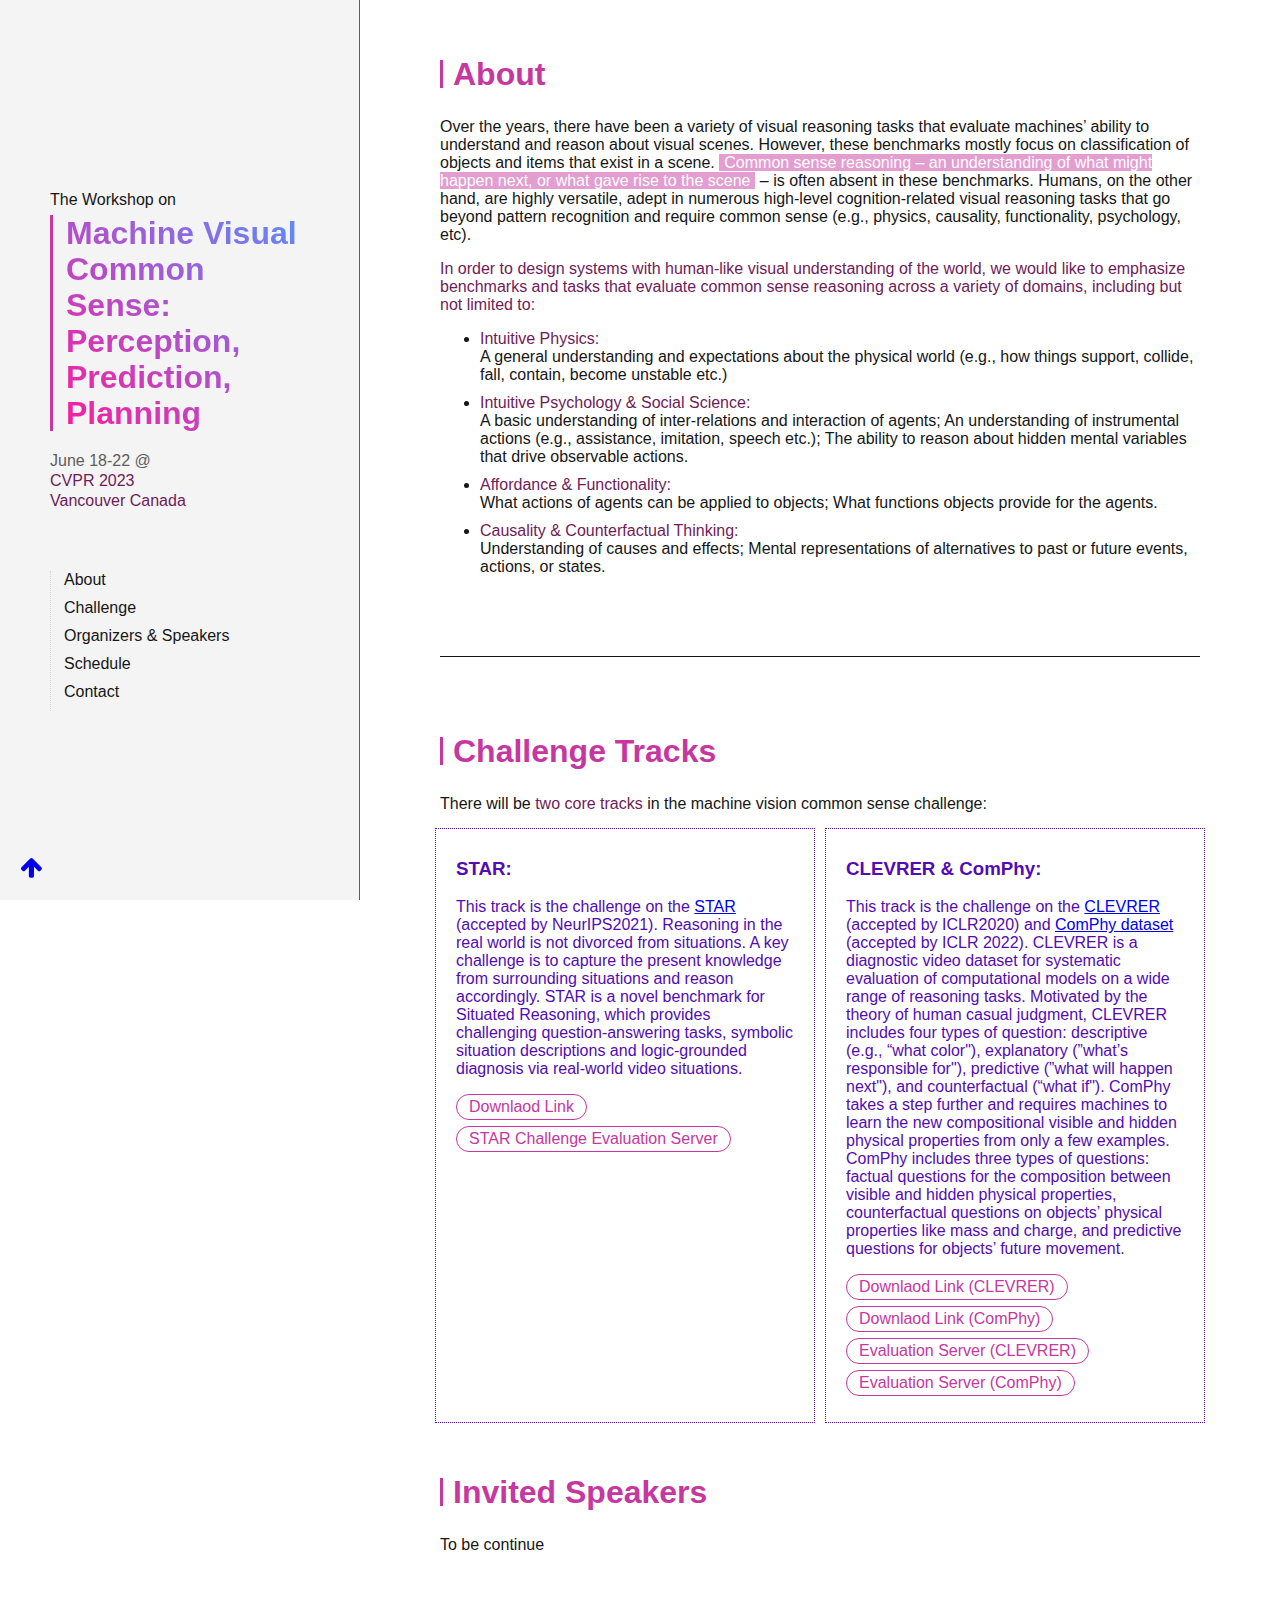
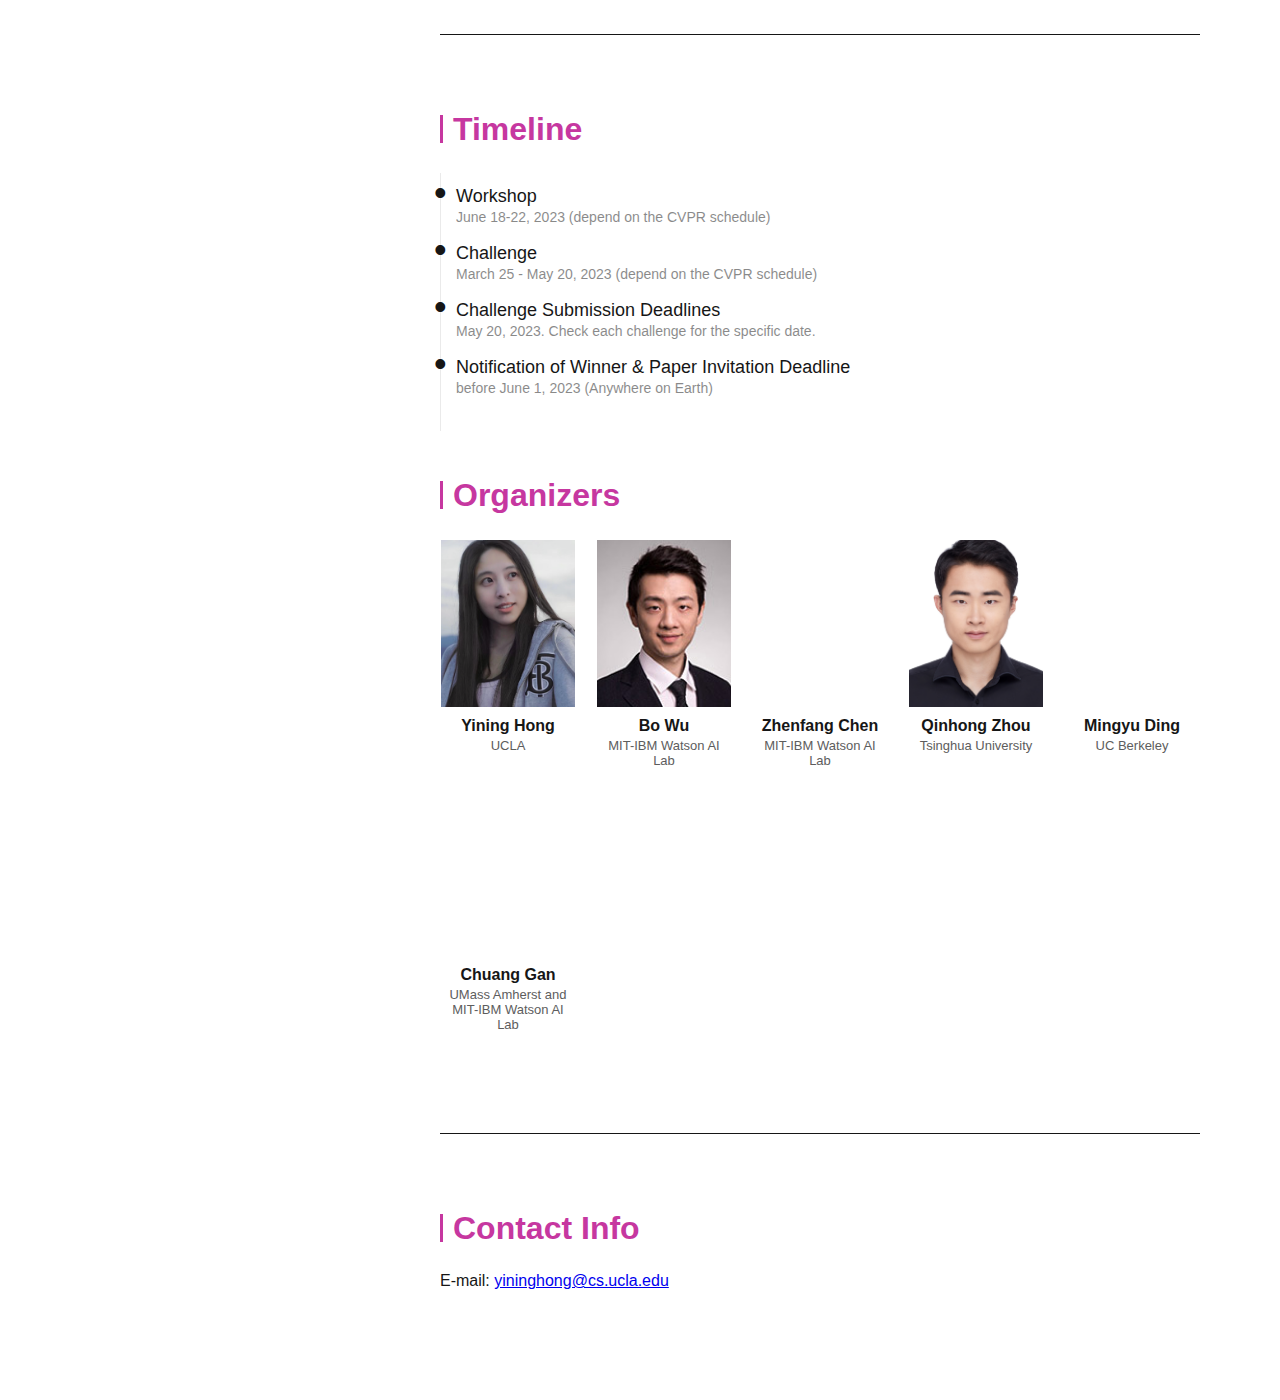
==== index.html @ 132a109a "Update index.html" ====
<!DOCTYPE html PUBLIC "-//W3C//DTD XHTML 1.0 Strict//EN" "http://www.w3.org/TR/xhtml1/DTD/xhtml1-strict.dtd">
<html lang="en">

<head>
    <meta charset="utf-8">
    <meta name="viewport" content="width=device-width, initial-scale=1, shrink-to-fit=no">
    <meta property='og:title' content='CVPR2023 MVCS Workshop. Machine Visual Common Sense: Perception, Prediction, Planning' />
    <meta property='og:url' content='https://csail.mit.edu/mvcs' />
    <meta property="og:type" content="website" />

    <title>CVPR2023 MVCS</title>

    <!-- link to CSS -->
    <link rel="stylesheet" href="./css/style.css">
    <link rel="stylesheet" href="./css/ibm-plex.min.css">

    <!-- jQuery CSS/Js -->
    <script src="https://code.jquery.com/jquery-3.5.1.slim.min.js" integrity="sha384-DfXdz2htPH0lsSSs5nCTpuj/zy4C+OGpamoFVy38MVBnE+IbbVYUew+OrCXaRkfj" crossorigin="anonymous"></script>
    <script src="https://cdn.jsdelivr.net/npm/popper.js@1.16.0/dist/umd/popper.min.js" integrity="sha384-Q6E9RHvbIyZFJoft+2mJbHaEWldlvI9IOYy5n3zV9zzTtmI3UksdQRVvoxMfooAo" crossorigin="anonymous"></script>
    <script src="https://stackpath.bootstrapcdn.com/bootstrap/4.5.0/js/bootstrap.min.js" integrity="sha384-OgVRvuATP1z7JjHLkuOU7Xw704+h835Lr+6QL9UvYjZE3Ipu6Tp75j7Bh/kR0JKI" crossorigin="anonymous"></script>
    <!-- Fontawesome for Icons -->
    <link rel="stylesheet" href="https://cdnjs.cloudflare.com/ajax/libs/font-awesome/4.7.0/css/font-awesome.min.css">

</head>

<body>
    <div id="header">
        <p>The Workshop on</p>
        <h1 class="gradient" style="font-weight: 600;">Machine Visual Common Sense: Perception, Prediction, Planning</h1>
        <p style="color: #5d5d5d; margin-bottom: 30px;">June 18-22 @<br><b>CVPR 2023<br>Vancouver Canada</b></p>
        <div id="menu">
            <ul>
                <!--
                <li><a href="https://go-live-il.zoom.us/j/86466508027?pwd=N042ajNJM3NNSWlPeE1ISDJnaTRCUT09#success">Zoom Link</a></li>
                -->
                <li><a href="./#introduction">About</a></li>
                <li><a href="./#challenges">Challenge</a></li>
                <li><a href="./#speakers">Organizers & Speakers</a></li>
                <li><a href="./schedule.html" accesskey="2">Schedule</a></li>
                <li><a href="./#contact">Contact</a></li>
            </ul>
        </div>
        <a class="up" href="#top"><i class="fa fa-arrow-up"></i></a>
    </div>

    <div id="content">
        <div id="top"></div>

        <h1 id="introduction">About</h1>
        <p>
            Over the years, there have been a variety of visual reasoning tasks that evaluate machines’ ability to understand and reason about visual scenes. However, these benchmarks mostly focus on classification of objects and items that exist in a scene. <span style="background: #e39dd0; color: #fff; padding: 0 5px;">Common sense reasoning – an understanding of what might happen next, or what gave rise to the scene</span> – is often absent in these benchmarks. Humans, on the other hand, are highly versatile, adept in numerous high-level cognition-related visual reasoning tasks that go beyond pattern recognition and require common sense (e.g., physics, causality, functionality, psychology, etc).
        </p>
        <p>
            <b>In order to design systems with human-like visual understanding of the world, we would like to emphasize benchmarks and tasks that evaluate common sense reasoning across a variety of domains, including but not limited to:</b>
        </p>
        <ul>
            <li><b>Intuitive Physics:</b><br>A general understanding and expectations about the physical world (e.g., how things support, collide, fall, contain, become unstable etc.)</li>
            <li><b>Intuitive Psychology & Social Science:</b><br>A basic understanding of inter-relations and interaction of agents; An understanding of instrumental actions (e.g., assistance, imitation, speech etc.); The ability to reason about hidden mental variables that drive observable actions.</li>
            <li><b>Affordance & Functionality:</b><br>What actions of agents can be applied to objects; What functions objects provide for the agents.</li>
            <li><b>Causality & Counterfactual Thinking:</b><br>Understanding of causes and effects; Mental representations of alternatives to past or future events, actions, or states.</li>
        </ul>
        
        <hr>
        
        <!--         
        <h1 id="winners">Challenge Winners & Papers</h1>
        Zuyao Chen, Jinlin Wu, Zhen Lei, Zhaoxiang Zhang, Changwen Chen, <a href="https://mvcs-workshop.github.io/data/v1.1-2.pdf">The Lame Can’t Go Far: Visual Stream Limits The Video Question Answering</a><br><br>
        Alice Hein, Klaus Diepold, <a href="https://mvcs-workshop.github.io/data/BIB_Challenge-1.pdf">Winning Solution of the BIB MVCS Challenge 2022</a><br><br>
        Xin Huang, Jung Jae Kim, Hui Li Tan, <a href="https://mvcs-workshop.github.io/data/ECCV_2022_MVCS_STAR_challenge_final.pdf">Comparing classification and generation approaches to situated reasoning with vision-language pre-trained models</a><br><br>
        Ziyi Wu, Nikita Dvornik, Klaus Greff, Thomas Kipf, Animesh Garg, <a href="https://mvcs-workshop.github.io/data/MVCS-SlotFormer.pdf">SlotFormer: Unsupervised Visual Dynamics Simulation with Object-Centric Models</a>
        -->
        
        <h1 id="challenges">Challenge Tracks</h1>
        <p>
            There will be <b>two core tracks</b> in the machine vision common sense challenge:
        </p>


        <div class="row">
            <div style="border-color: #540bb3">
                <h3 style="color: #540bb3;">STAR:</h3>
                <p style="color: #540bb3;">This track is the challenge on the <a href="http://star.csail.mit.edu/">STAR</a> (accepted by NeurIPS2021). Reasoning in the real world is not divorced from situations. A key challenge is to capture the present knowledge from surrounding situations and reason accordingly. STAR is a novel benchmark for Situated Reasoning, which provides challenging question-answering tasks, symbolic situation descriptions and logic-grounded diagnosis via real-world video situations.</p>
                <p><a class="downloadbtn" target="_blank" href="http://star.csail.mit.edu/#repo">Downlaod Link</a><br><a class="downloadbtn" target="_blank" href="https://eval.ai/web/challenges/challenge-page/1325/leaderboard/3328/Mean">STAR Challenge Evaluation Server</a></p>
            </div>
            <div style="border-color: #540bb3">
                <h3 style="color: #540bb3;">CLEVRER & ComPhy:</h3>
                <p style="color: #540bb3;">This track is the challenge on the <a href="http://clevrer.csail.mit.edu/">CLEVRER</a> (accepted by ICLR2020) and <a href="https://comphyreasoning.github.io">ComPhy dataset</a> (accepted by ICLR 2022). CLEVRER is a diagnostic video dataset for systematic evaluation of computational models on a wide range of reasoning tasks. Motivated by the theory of human casual judgment, CLEVRER includes four types of question: descriptive (e.g., “what color"), explanatory (”what’s responsible for"), predictive (”what will happen next"), and counterfactual (“what if"). ComPhy takes a step further and requires machines to learn the new compositional visible and hidden physical properties from only a few examples. ComPhy includes three types of questions: factual questions for the composition between visible and hidden physical properties, counterfactual questions on objects’ physical properties like mass and charge, and predictive questions for objects’ future movement.</p>
                <p><a class="downloadbtn" target="_blank" href="http://clevrer.csail.mit.edu/#Dataset">Downlaod Link (CLEVRER)</a><br><a class="downloadbtn" target="_blank" href="https://comphyreasoning.github.io/#dataset">Downlaod Link (ComPhy)</a><br><a class="downloadbtn" target="_blank" href="https://eval.ai/web/challenges/challenge-page/667/overview">Evaluation Server (CLEVRER)</a><br><a class="downloadbtn" target="_blank" href="https://eval.ai/web/challenges/challenge-page/1770/overview">Evaluation Server (ComPhy)</a></p>
            </div>
        </div>
        
        
        <h1 id="speakers">Invited Speakers</h1>
        <div class="orgs">
            <a>To be continue</a>
            <!-- 
            <div>
                <a href="https://jiajunwu.com" target="_blank">
                    <div style="background-image: url('./data/Jiajun.jpeg')"></div>
                    <p>Jiajun Wu</p>
                    <label>Stanford</label>
                </a>
            </div>
            <div>
                <a href="https://www.csail.mit.edu/person/leslie-kaelbling" target="_blank">
                    <div style="background-image: url('./data/kaelbling.jpeg')"></div>
                    <p>Leslie Kaebling</p>
                    <label>MIT</label>
                </a>
            </div>
            -->

        </div>
        <hr>
        
        
       <h1>Timeline</h1>
        <ul class="timeline">
            <li>
                <p>Workshop</p>
                <label>June 18-22, 2023 (depend on the CVPR schedule)</label>
            </li>
            <li>
                <p>Challenge</p>
                <label>March 25 - May 20, 2023 (depend on the CVPR schedule)</label>
            </li>
            <li>
                <p>Challenge Submission Deadlines</p>
                <label>May 20, 2023. Check each challenge for the specific date.</label>
            </li>
            <li>
                <p>Notification of Winner & Paper Invitation Deadline</p>
                <label>before June 1, 2023 (Anywhere on Earth)</label>
            </li>
            <!-- 
            <li>
                <p>Paper Submission Deadline. <a href="https://cmt3.research.microsoft.com/MVCSWS2022/">Submission site</a></p>
                <label>XXXX, 2023 (Anywhere on Earth)</label>
            </li>
            -->
        </ul>

        <h1 id="organizers">Organizers</h1>
        <div class="orgs">
            <div>
                <a href="https://evelinehong.github.io/" target="_blank">
                    <div style="background-image: url('./data/yining2.png')"></div>
                    <p>Yining Hong</p>
                    <label>UCLA</label>
                </a>
            </div>
            <div>
                <a href="https://bobbywu.com" target="_blank">
                    <div style="background-image: url('./data/bobby.jpeg')"></div>
                    <p>Bo Wu</p>
                    <label>MIT-IBM Watson AI Lab</label>
                </a>
            </div>
            <div>
                <a href="https://zfchenunique.github.io/" target="_blank">
                    <div style="background-image: url('./data/zfchen.jpg')"></div>
                    <p>Zhenfang Chen</p>
                    <label>MIT-IBM Watson AI Lab</label>
                </a>
            </div>
            <div>
                <a href="https://zhouqqhh.github.io/" target="_blank">
                    <div style="background-image: url('./data/qinhong.jpeg')"></div>
                    <p>Qinhong Zhou</p>
                    <label>Tsinghua University</label>
                </a>
            </div>
            <div>
                <a href="https://www.tshu.io/" target="_blank">
                    <div style="background-image: url('./data/mingyu.png')"></div>
                    <p>Mingyu Ding</p>
                    <label>UC Berkeley</label>
                </a>
            </div>
            <div>
                <a href="https://people.csail.mit.edu/ganchuang" target="_blank">
                    <div style="background-image: url('./data/chuang.jpeg')"></div>
                    <p>Chuang Gan</p>
                    <label>UMass Amherst and MIT-IBM Watson AI Lab</label>
                </a>
            </div>
        </div>
        <hr>
        
  
        <h1 id="contact">Contact Info</h1>
        <p>E-mail:
            <a href="mailto:yininghong@cs.ucla.edu" target="_blank">yininghong@cs.ucla.edu</a>
        </p>

        <div style="height: 100px;">&nbsp;</div>
    </div>
    <script src="./js/interactions.js"></script>

</body></html>
---- css/style.css ----
* {
    font-family: "IBM Plex Sans", sans-serif;
    box-sizing: border-box;
}

html {
    scroll-behavior: smooth;
}

body {
    padding: 0;
    margin: 0;
    color: #161616;
}

p,
ul,
li {
    font-weight: 300;
    margin-bottom: 10px;
    color: #161616;
}

b {
    color: #701b59;
}

.gradient {
    background-color: #ff199b;
    font-weight: 500 !important;
    background-image: linear-gradient(45deg, #ff199b, #598eff);
    background-size: 100%;
    -webkit-background-clip: text;
    -moz-background-clip: text;
    -webkit-text-fill-color: transparent;
    -moz-text-fill-color: transparent;
}

hr {
    margin: 80px 0;
    border: none;
    border-top: solid 1px #161616;
}

#header {
    position: fixed;
    left: 0;
    top: 0;
    bottom: 0;
    width: 360px;
    overflow: unset;
    padding: 50px;
    z-index: 999;
    background: #f4f4f4;
    border-right: solid 1px #5d5d5d;
    color: #161616;
    display: flex;
    flex-direction: column;
    justify-content: center;
}

#header p {
    margin: 0;
    line-height: 1.25em;
}

#header h1 {
    margin: 5px 0 20px 0;
    line-height: 1.125em;
    font-weight: 800 !important;
    border-left: solid 3px #C637A0;
    padding-left: 13px;
}

#header ul {
    list-style-type: none;
    padding: 0;
    margin: 0;
}

#menu {
    margin-top: 30px;
    border-left: dotted 1px #d5d5d5;
}

#menu a {
    padding-left: 10px;
    text-decoration: none;
    color: #161616;
    border-left: solid 3px transparent;
}

#menu a:hover {
    font-weight: 600;
    border-left: solid 3px #C637A0;
    color: #C637A0;
}

.up {
    position: fixed;
    left: 20px;
    bottom: 20px;
    font-size: 24px;
    line-height: 24px;
    text-decoration: none;
}

#content {
    margin-left: 360px;
    padding: 0 80px;
}

#top {
    height: 10px;
}

#content h1 {
    margin: 50px 0 30px 0;
    border-left: solid 3px #C637A0;
    line-height: 28px;
    padding-left: 10px;
    color: #C637A0;
}


/*
Responsive design settings.
While presenting for screen width < 768px,
moving #header to the top
 */
@media only screen and (max-width: 768px) {
    #header {
        position: relative;
        width: 100%;
        height: 640px;
        border-right: unset;
        border-bottom: solid 1px #5d5d5d;

    }
    #content {
        margin-left: 0;
        padding: 0 10px;
    }
}

.row {
    display: flex;
    position: relative;
    justify-content: left;
    margin: 0 -10px;
}

.row > div {
    flex: none;
    padding: 10px 20px;
    width: calc(50% - 10px);
    margin: 5px;
    overflow: hidden;
    border-style: dotted;
    border-width: 0.5px;
}

.row > div:hover {
    border-style: solid;
    background: #f4f4f4;
}

.downloadbtn {
    display: inline-block;
    margin-bottom: 6px;
    text-decoration: none;
    color: #C637A0;
    background: none;
    border: solid 1px #C637A0;
    padding: 3px 12px;
    border-radius: 30px;
}

.downloadbtn:hover {
    background: #C637A0;
    color: #fff;
}

.orgs {
    display: flex;
    flex-wrap: wrap;
    column-gap: 20px;
}

.orgs > div {
    width: calc(20% - 16px);
    margin-bottom: 10px;
    padding-bottom: 10px;
    border: solid 1px transparent;
}

.orgs > div:hover {
    background: #f4f4f4;
    border: solid 1px #C637A0;
}

.orgs a {
    text-decoration: none;
    color: #161616;
}

.orgs p {
    font-size: 16px;
    font-weight: 600;
    margin: 10px 0 3px;
    text-align: center;
}

.orgs label {
    display: block;
    color: #5d5d5d;
    font-size: 13px;
    text-align: center;
}

.orgs a > div {
    width: 100%;
    height: 13vw;
    background-size: cover;
    background-repeat: no-repeat;
    background-position: center;
}

.form-control {
    padding: 6px 12px;
    border: solid 1px purple;
    font-family: "IBM Plex Sans", sans-serif;
    border-radius: 0;
    margin-bottom: 20px;
}

.timeline {
    border-left: solid 1px #eaeaea;
    margin-left: 0px;
    padding-top: 15px;
    padding-bottom: 15px;
}

.timeline li {
    position: relative;
    margin-left: -25px;
    font-size: 46px;
    line-height: 16px;
    list-style-type: none;
    margin-bottom: 20px;
}

.timeline p {
    font-size: 18px;
    margin: 0;
}

.timeline li:before {
    content: "•";
    position: absolute;
    left: -22px;
    top: -3px;
    font-size: 36px;
    padding-right: 10px;
}

.timeline label {
    display: block;
    font-size: 14px;
    margin: 5px 0;
    opacity: 0.5;
}

.schedule {
    width: 100%;
    font-weight: 300;
}

.row_type_C {}

.row_type_A {
    background: #ffd1fa;
    color: #161616;
}

.row_type_B {
    background: #e6d4ff;
    color: #161616;
}

.schedule p {
    margin: 20px 10px;
}

.schedule span {
    display: block;
    margin: 5px 10px;
}
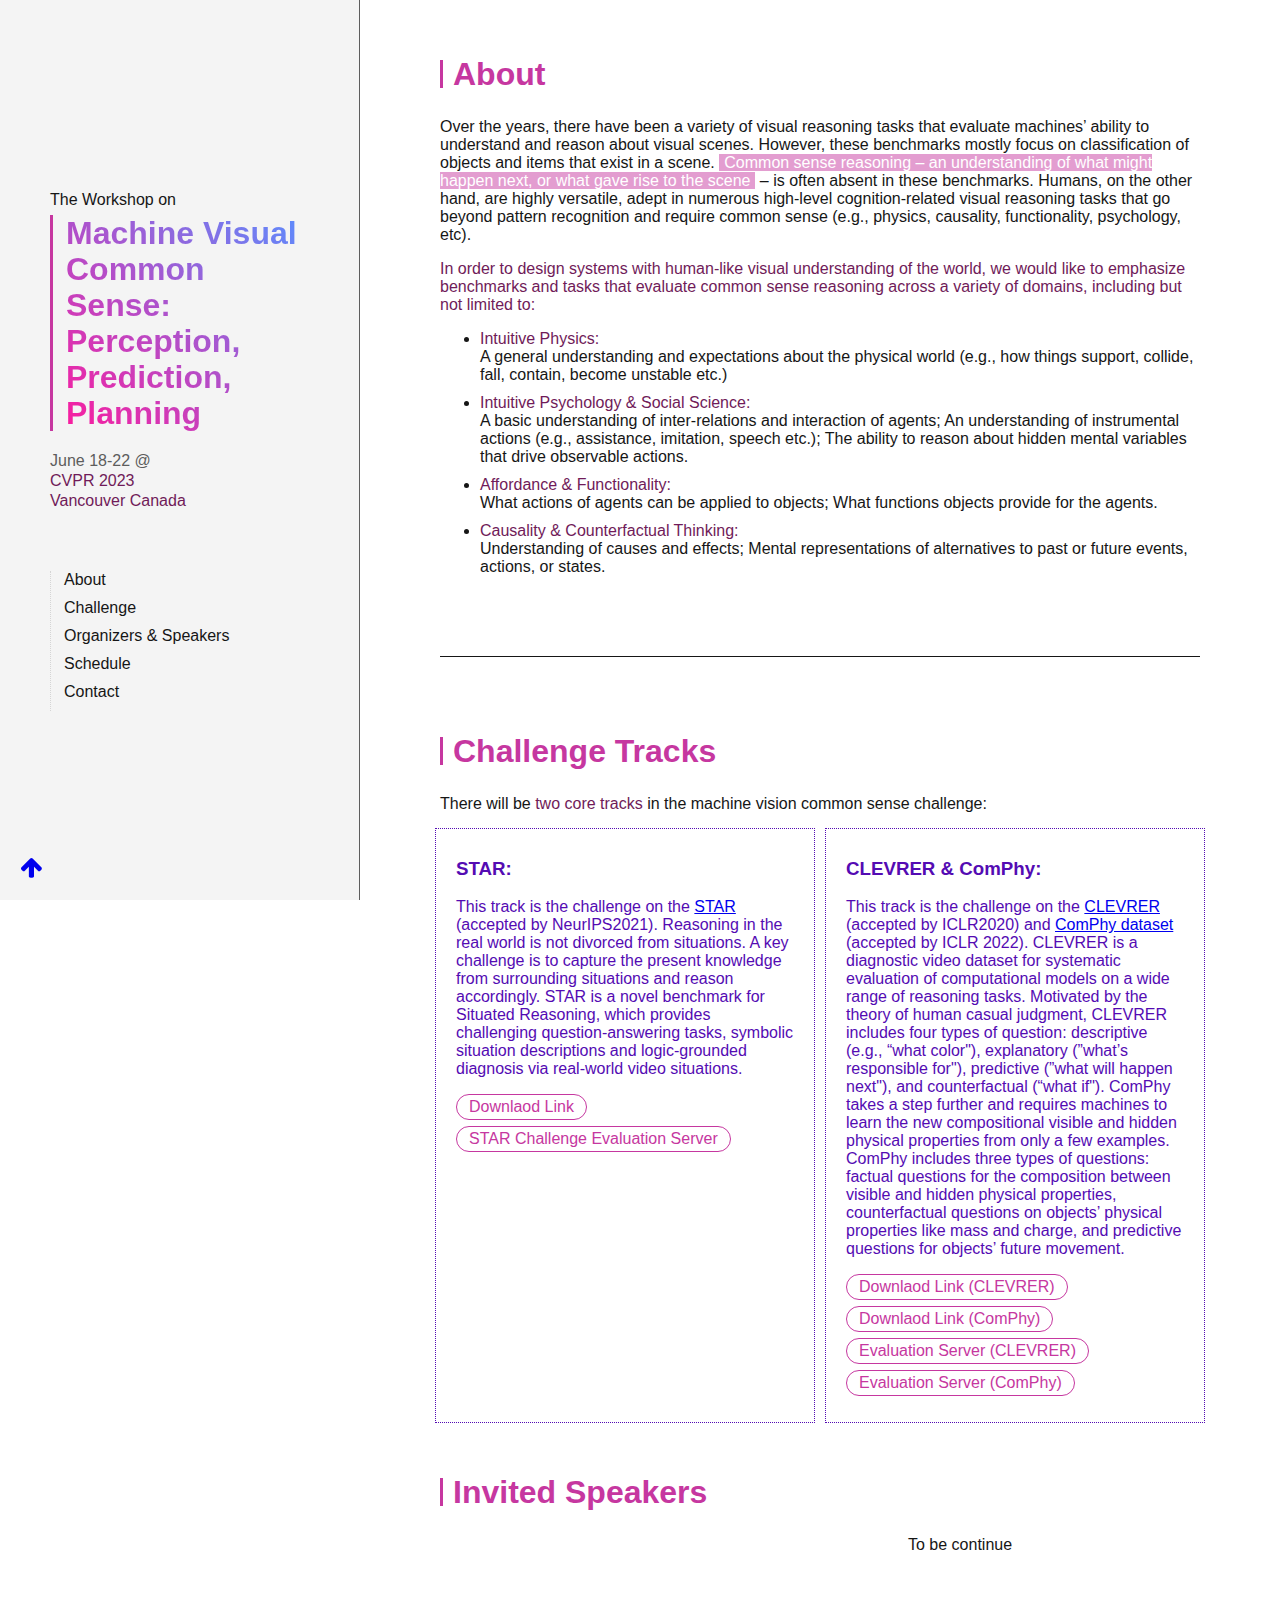
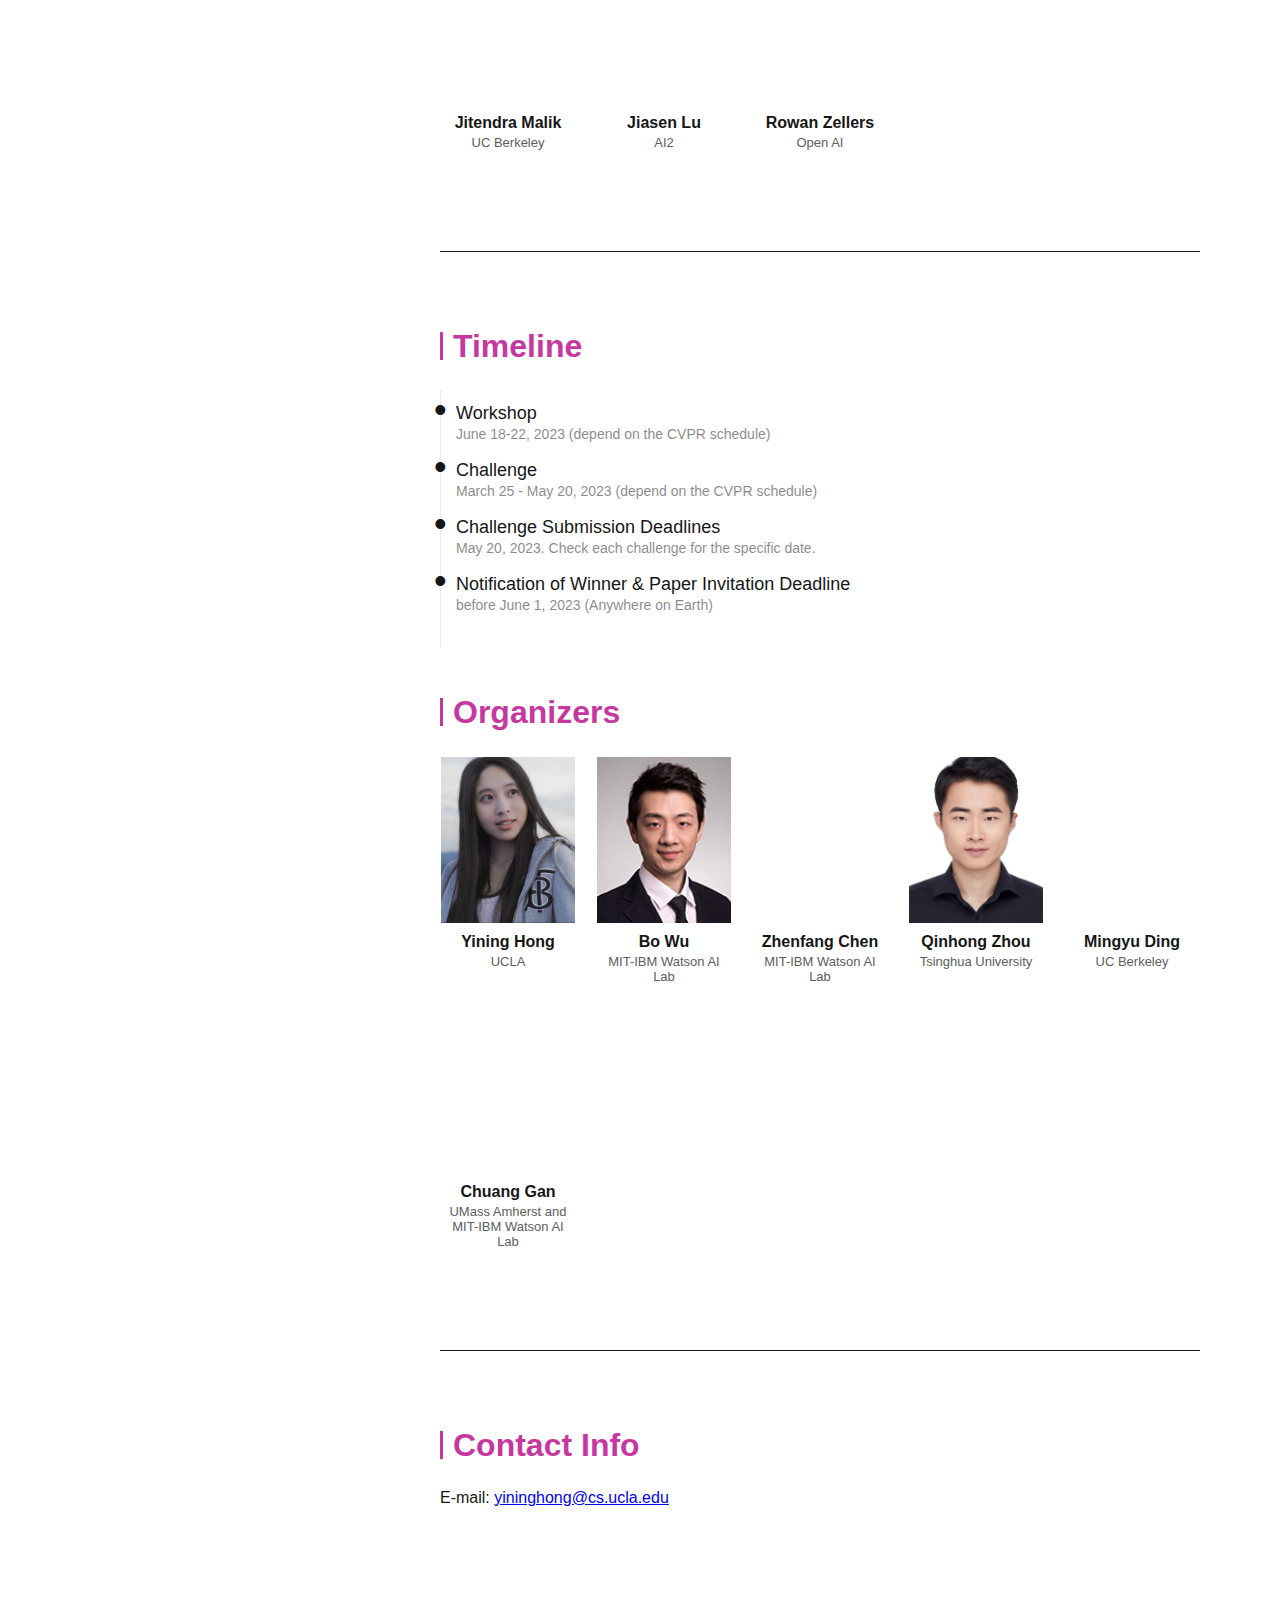
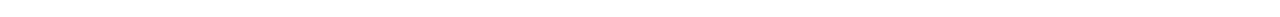
==== commit 9b63ffde: "Update index.html" ====
--- a/index.html
+++ b/index.html
@@ -92,6 +92,27 @@
         
         <h1 id="speakers">Invited Speakers</h1>
         <div class="orgs">
+            <div>
+                <a href="https://https://people.eecs.berkeley.edu/~malik" target="_blank">
+                    <div style="background-image: url('https://people.eecs.berkeley.edu/~malik/malik-color1.jpg')"></div>
+                    <p>Jitendra Malik</p>
+                    <label>UC Berkeley</label>
+                </a>
+            </div>
+            <div>
+                <a href="https://jiasenlu.github.io/" target="_blank">
+                    <div style="background-image: url('https://jiasenlu.github.io/images/profile.jpeg')"></div>
+                    <p>Jiasen Lu</p>
+                    <label>AI2</label>
+                </a>
+            </div>
+            <div>
+                <a href="https://rowanzellers.com/" target="_blank">
+                    <div style="background-image: url('https://rowanzellers.com/assets/img/me-sm.jpg')"></div>
+                    <p>Rowan Zellers</p>
+                    <label>Open AI</label>
+                </a>
+            </div>
             <a>To be continue</a>
             <!-- 
             <div>
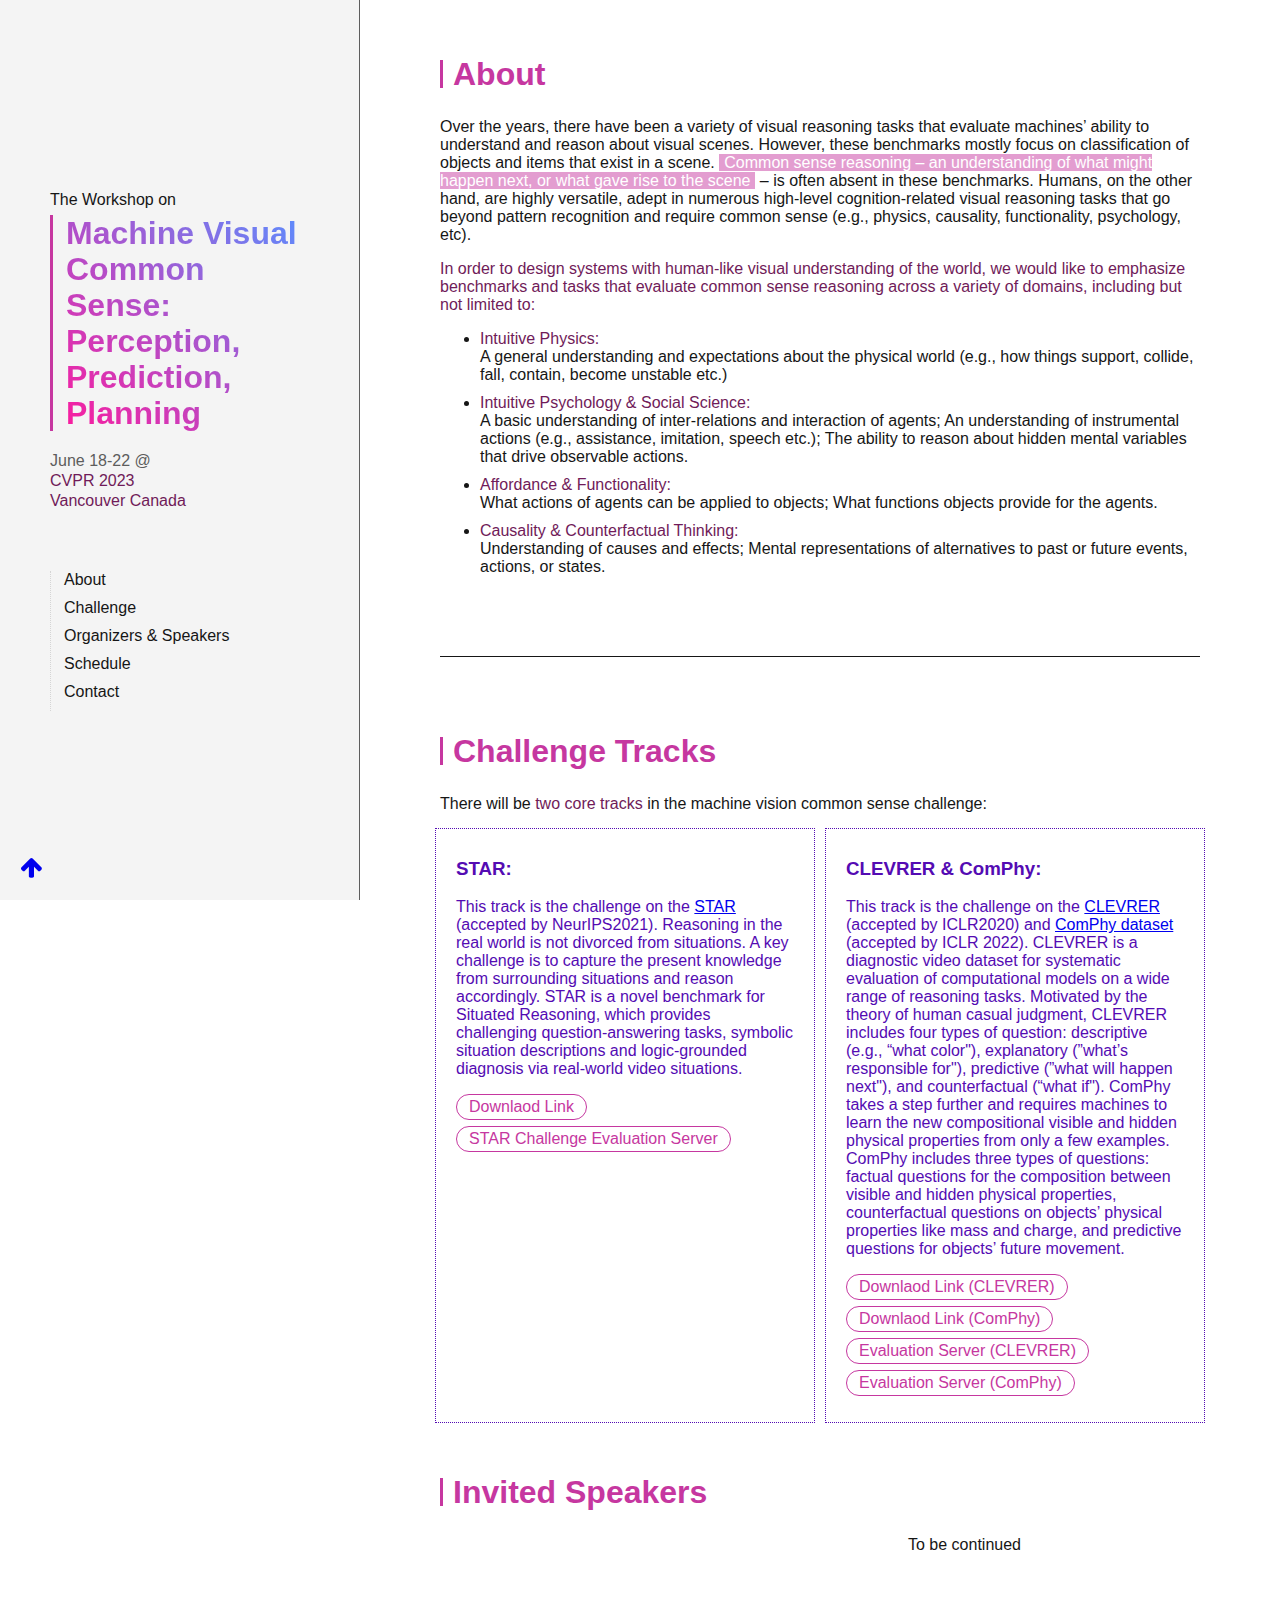
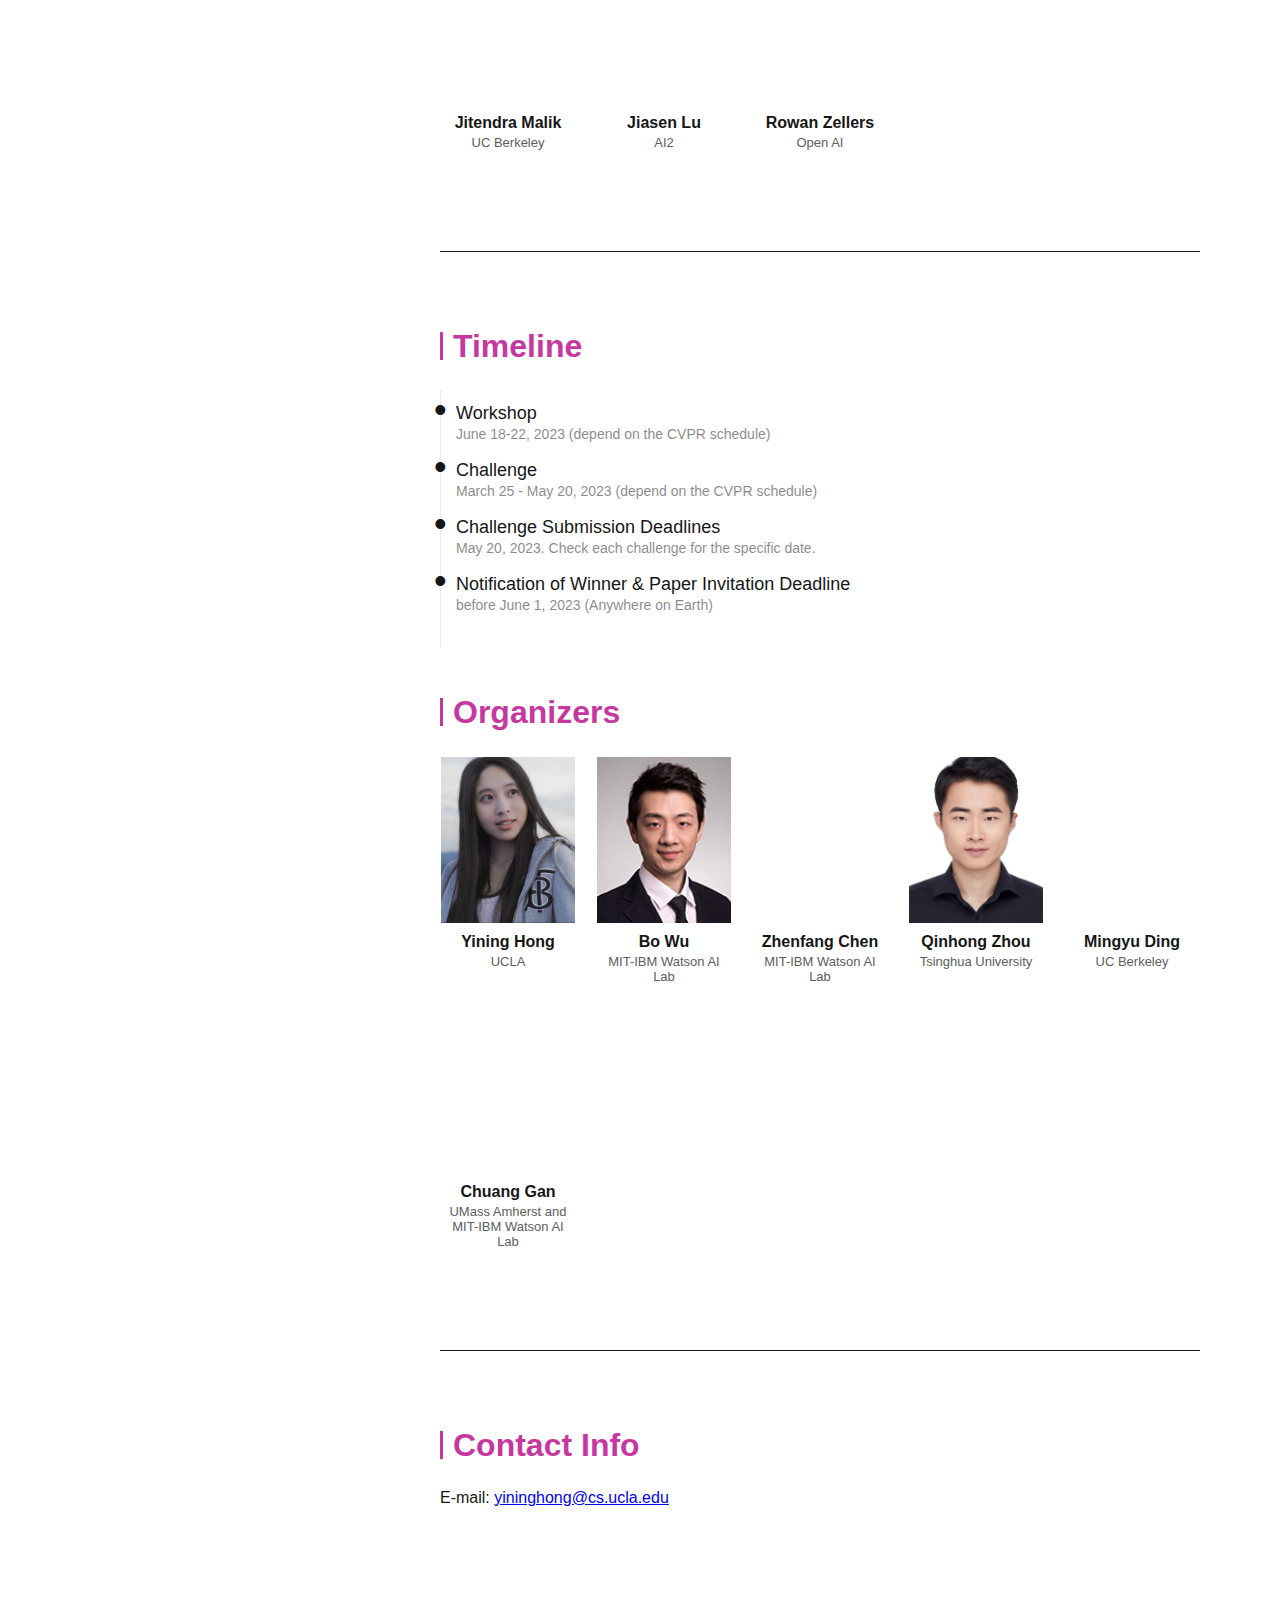
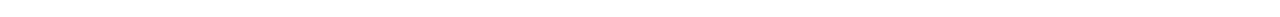
==== commit d7ebfad3: "Update index.html" ====
--- a/index.html
+++ b/index.html
@@ -113,7 +113,7 @@
                     <label>Open AI</label>
                 </a>
             </div>
-            <a>To be continue</a>
+            <a>To be continued</a>
             <!-- 
             <div>
                 <a href="https://jiajunwu.com" target="_blank">
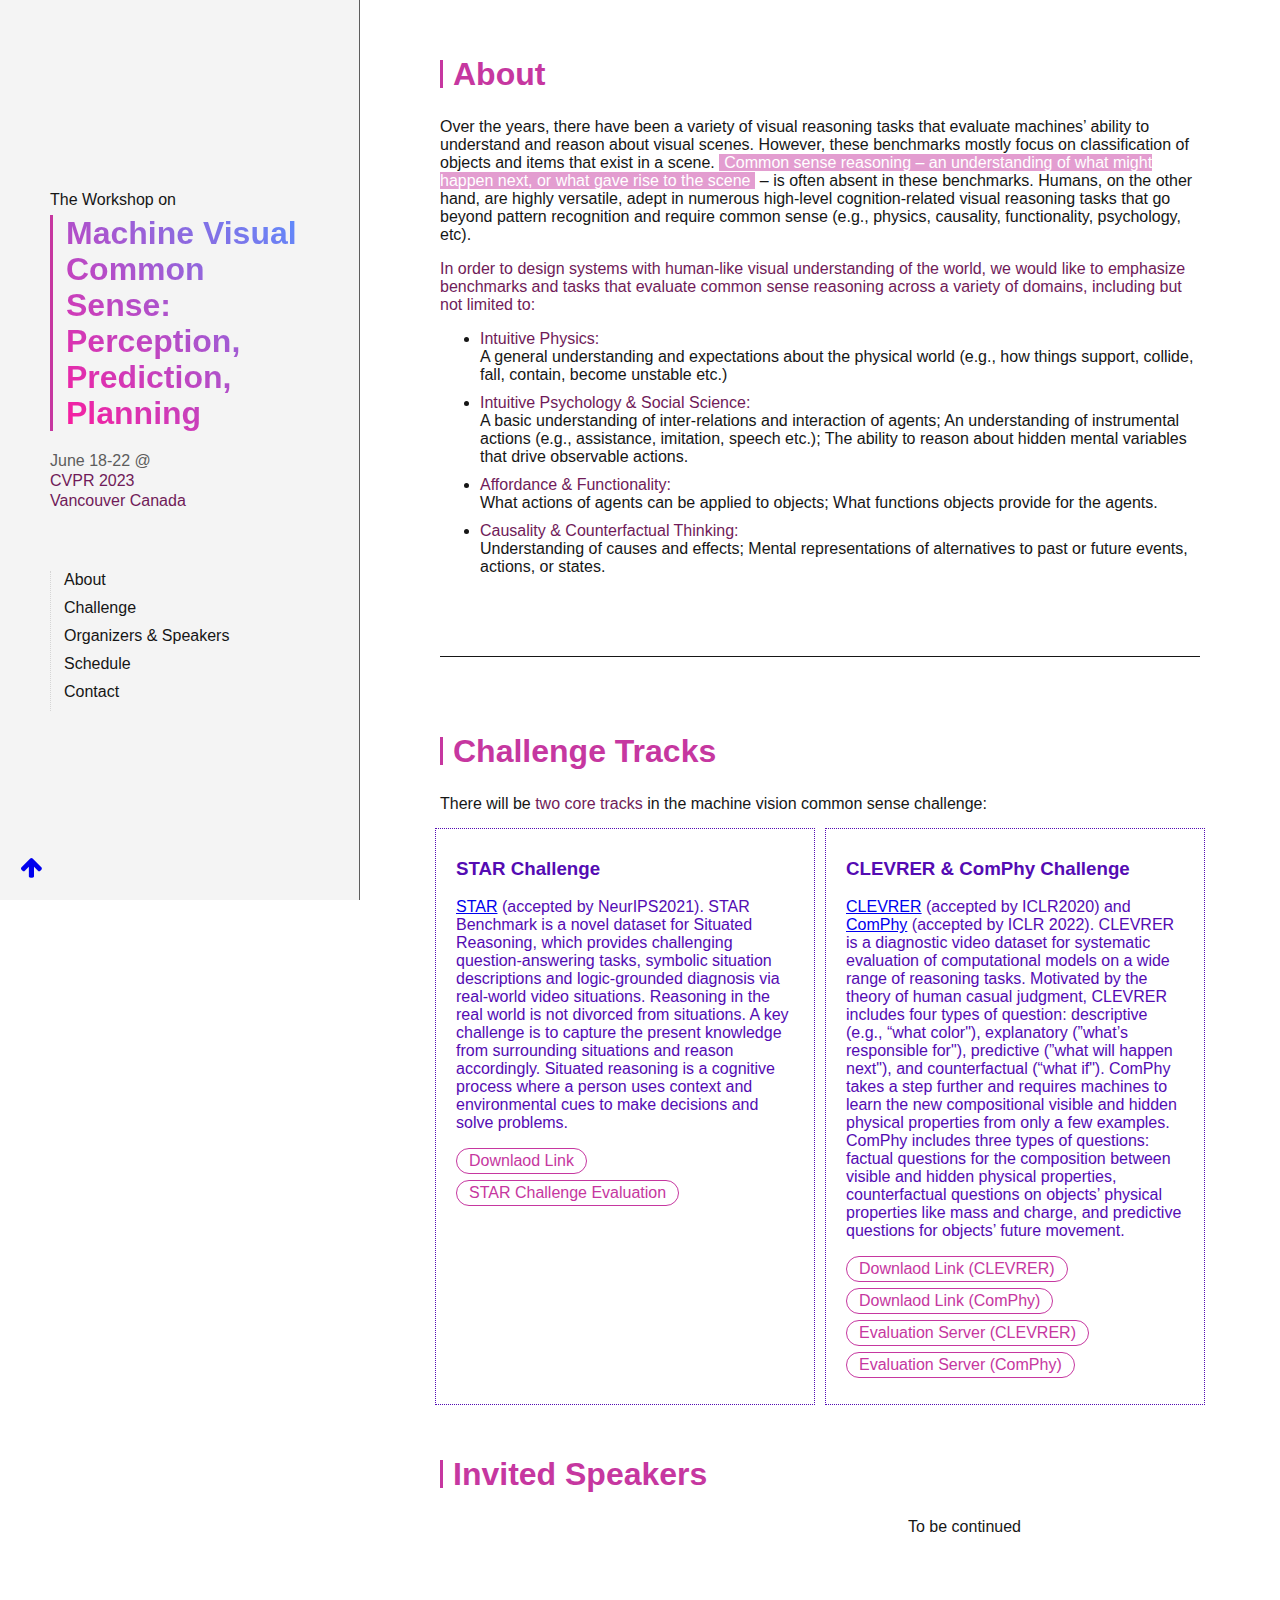
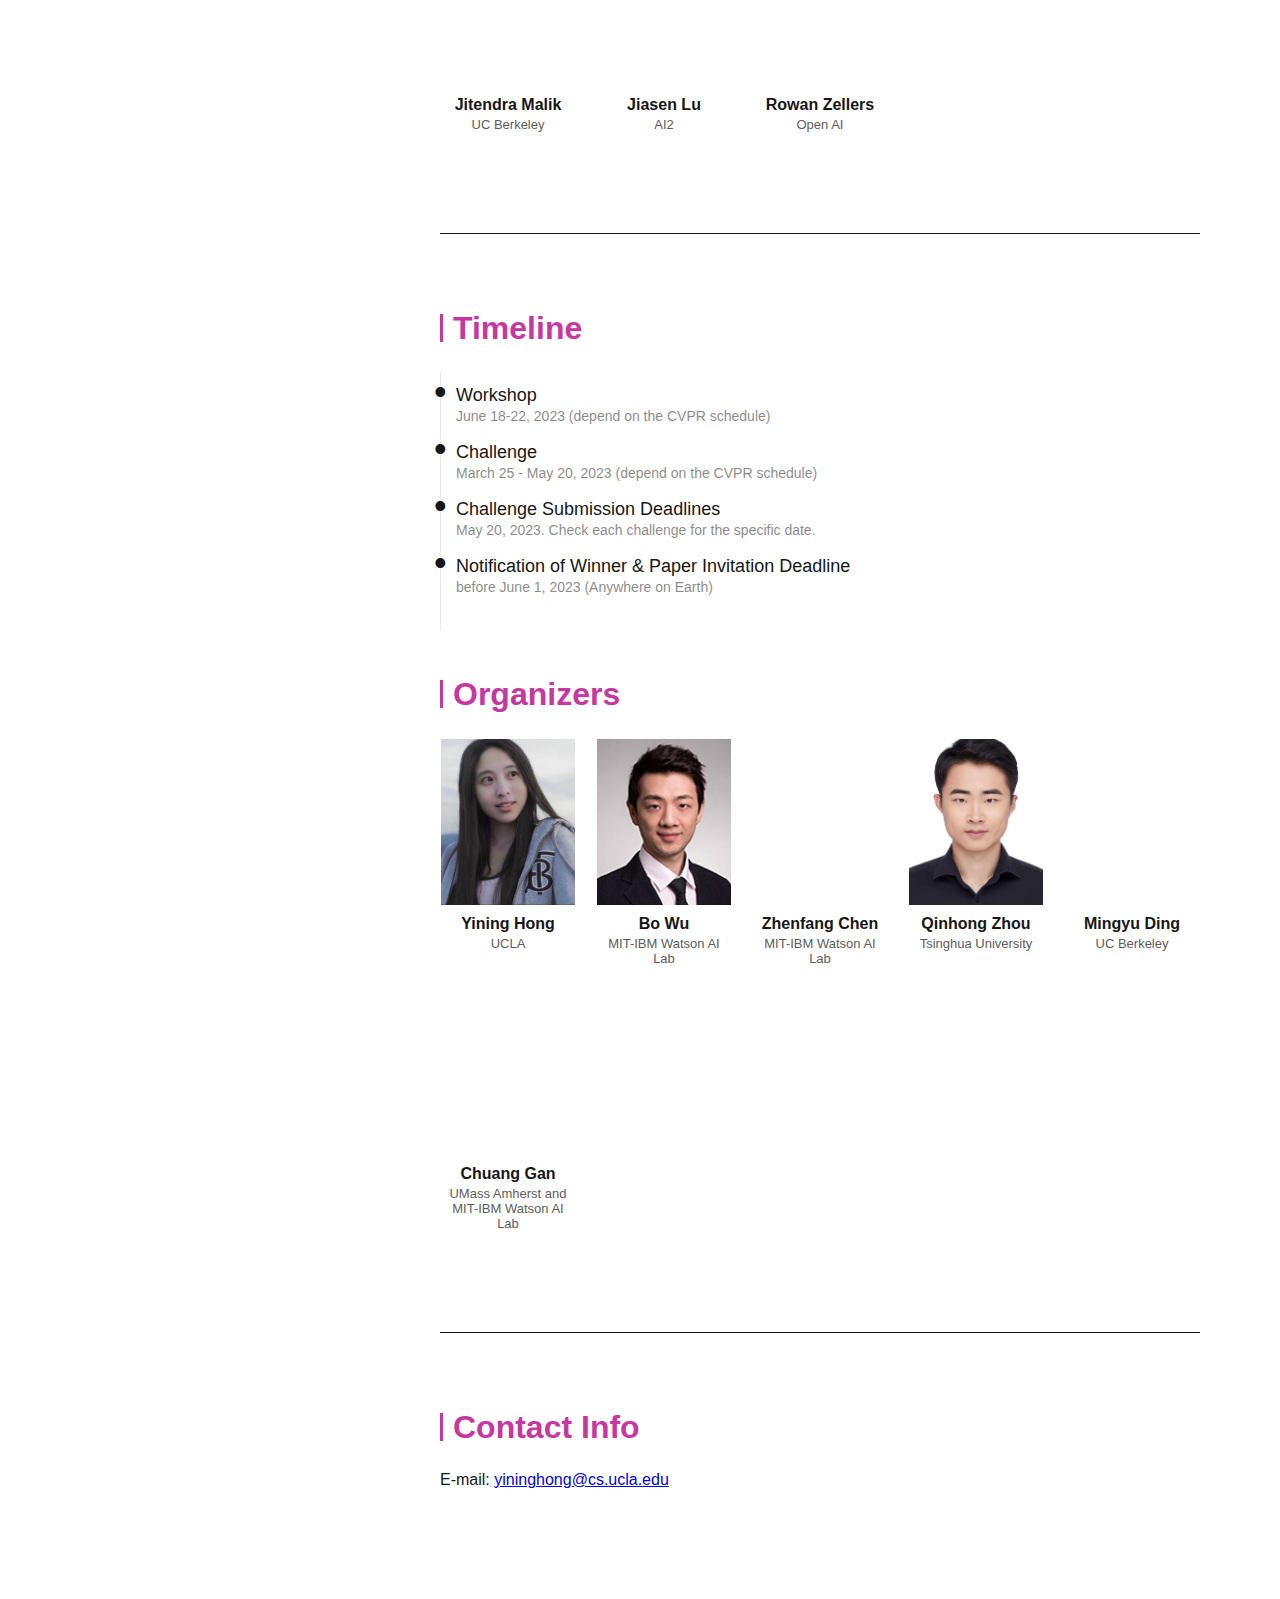
==== commit 31d90f91: "Update index.html" ====
--- a/index.html
+++ b/index.html
@@ -78,13 +78,13 @@
 
         <div class="row">
             <div style="border-color: #540bb3">
-                <h3 style="color: #540bb3;">STAR:</h3>
-                <p style="color: #540bb3;">This track is the challenge on the <a href="http://star.csail.mit.edu/">STAR</a> (accepted by NeurIPS2021). Reasoning in the real world is not divorced from situations. A key challenge is to capture the present knowledge from surrounding situations and reason accordingly. STAR is a novel benchmark for Situated Reasoning, which provides challenging question-answering tasks, symbolic situation descriptions and logic-grounded diagnosis via real-world video situations.</p>
-                <p><a class="downloadbtn" target="_blank" href="http://star.csail.mit.edu/#repo">Downlaod Link</a><br><a class="downloadbtn" target="_blank" href="https://eval.ai/web/challenges/challenge-page/1325/leaderboard/3328/Mean">STAR Challenge Evaluation Server</a></p>
+                <h3 style="color: #540bb3;">STAR Challenge</h3>
+                <p style="color: #540bb3;"><a href="http://star.csail.mit.edu/">STAR</a> (accepted by NeurIPS2021). STAR Benchmark is a novel dataset for Situated Reasoning, which provides challenging question-answering tasks, symbolic situation descriptions and logic-grounded diagnosis via real-world video situations. Reasoning in the real world is not divorced from situations. A key challenge is to capture the present knowledge from surrounding situations and reason accordingly. Situated reasoning is a cognitive process where a person uses context and environmental cues to make decisions and solve problems. </p>
+                <p><a class="downloadbtn" target="_blank" href="http://star.csail.mit.edu/#repo">Downlaod Link</a><br><a class="downloadbtn" target="_blank" href="https://eval.ai/web/challenges/challenge-page/1325/leaderboard/3328/Mean">STAR Challenge Evaluation</a></p>
             </div>
             <div style="border-color: #540bb3">
-                <h3 style="color: #540bb3;">CLEVRER & ComPhy:</h3>
-                <p style="color: #540bb3;">This track is the challenge on the <a href="http://clevrer.csail.mit.edu/">CLEVRER</a> (accepted by ICLR2020) and <a href="https://comphyreasoning.github.io">ComPhy dataset</a> (accepted by ICLR 2022). CLEVRER is a diagnostic video dataset for systematic evaluation of computational models on a wide range of reasoning tasks. Motivated by the theory of human casual judgment, CLEVRER includes four types of question: descriptive (e.g., “what color"), explanatory (”what’s responsible for"), predictive (”what will happen next"), and counterfactual (“what if"). ComPhy takes a step further and requires machines to learn the new compositional visible and hidden physical properties from only a few examples. ComPhy includes three types of questions: factual questions for the composition between visible and hidden physical properties, counterfactual questions on objects’ physical properties like mass and charge, and predictive questions for objects’ future movement.</p>
+                <h3 style="color: #540bb3;">CLEVRER & ComPhy Challenge</h3>
+                <p style="color: #540bb3;"><a href="http://clevrer.csail.mit.edu/">CLEVRER</a> (accepted by ICLR2020) and <a href="https://comphyreasoning.github.io">ComPhy</a> (accepted by ICLR 2022). CLEVRER is a diagnostic video dataset for systematic evaluation of computational models on a wide range of reasoning tasks. Motivated by the theory of human casual judgment, CLEVRER includes four types of question: descriptive (e.g., “what color"), explanatory (”what’s responsible for"), predictive (”what will happen next"), and counterfactual (“what if"). ComPhy takes a step further and requires machines to learn the new compositional visible and hidden physical properties from only a few examples. ComPhy includes three types of questions: factual questions for the composition between visible and hidden physical properties, counterfactual questions on objects’ physical properties like mass and charge, and predictive questions for objects’ future movement.</p>
                 <p><a class="downloadbtn" target="_blank" href="http://clevrer.csail.mit.edu/#Dataset">Downlaod Link (CLEVRER)</a><br><a class="downloadbtn" target="_blank" href="https://comphyreasoning.github.io/#dataset">Downlaod Link (ComPhy)</a><br><a class="downloadbtn" target="_blank" href="https://eval.ai/web/challenges/challenge-page/667/overview">Evaluation Server (CLEVRER)</a><br><a class="downloadbtn" target="_blank" href="https://eval.ai/web/challenges/challenge-page/1770/overview">Evaluation Server (ComPhy)</a></p>
             </div>
         </div>
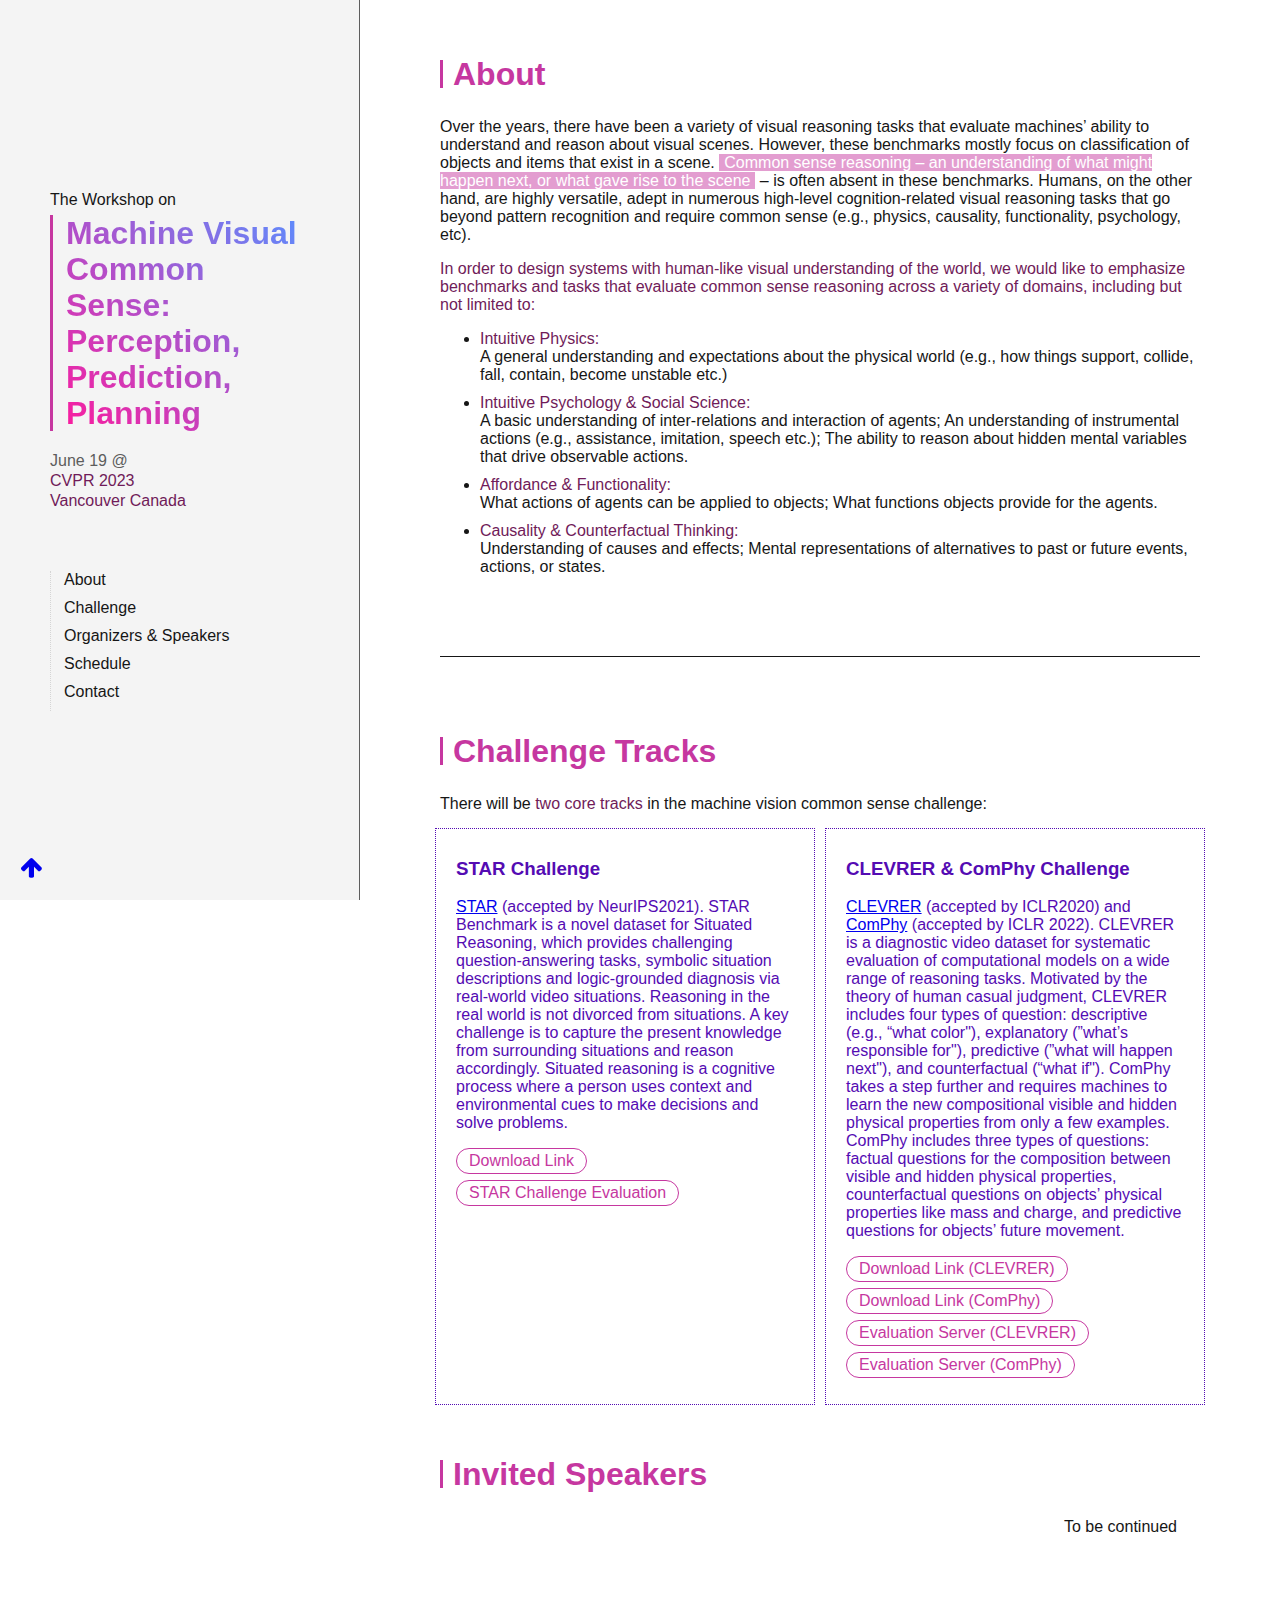
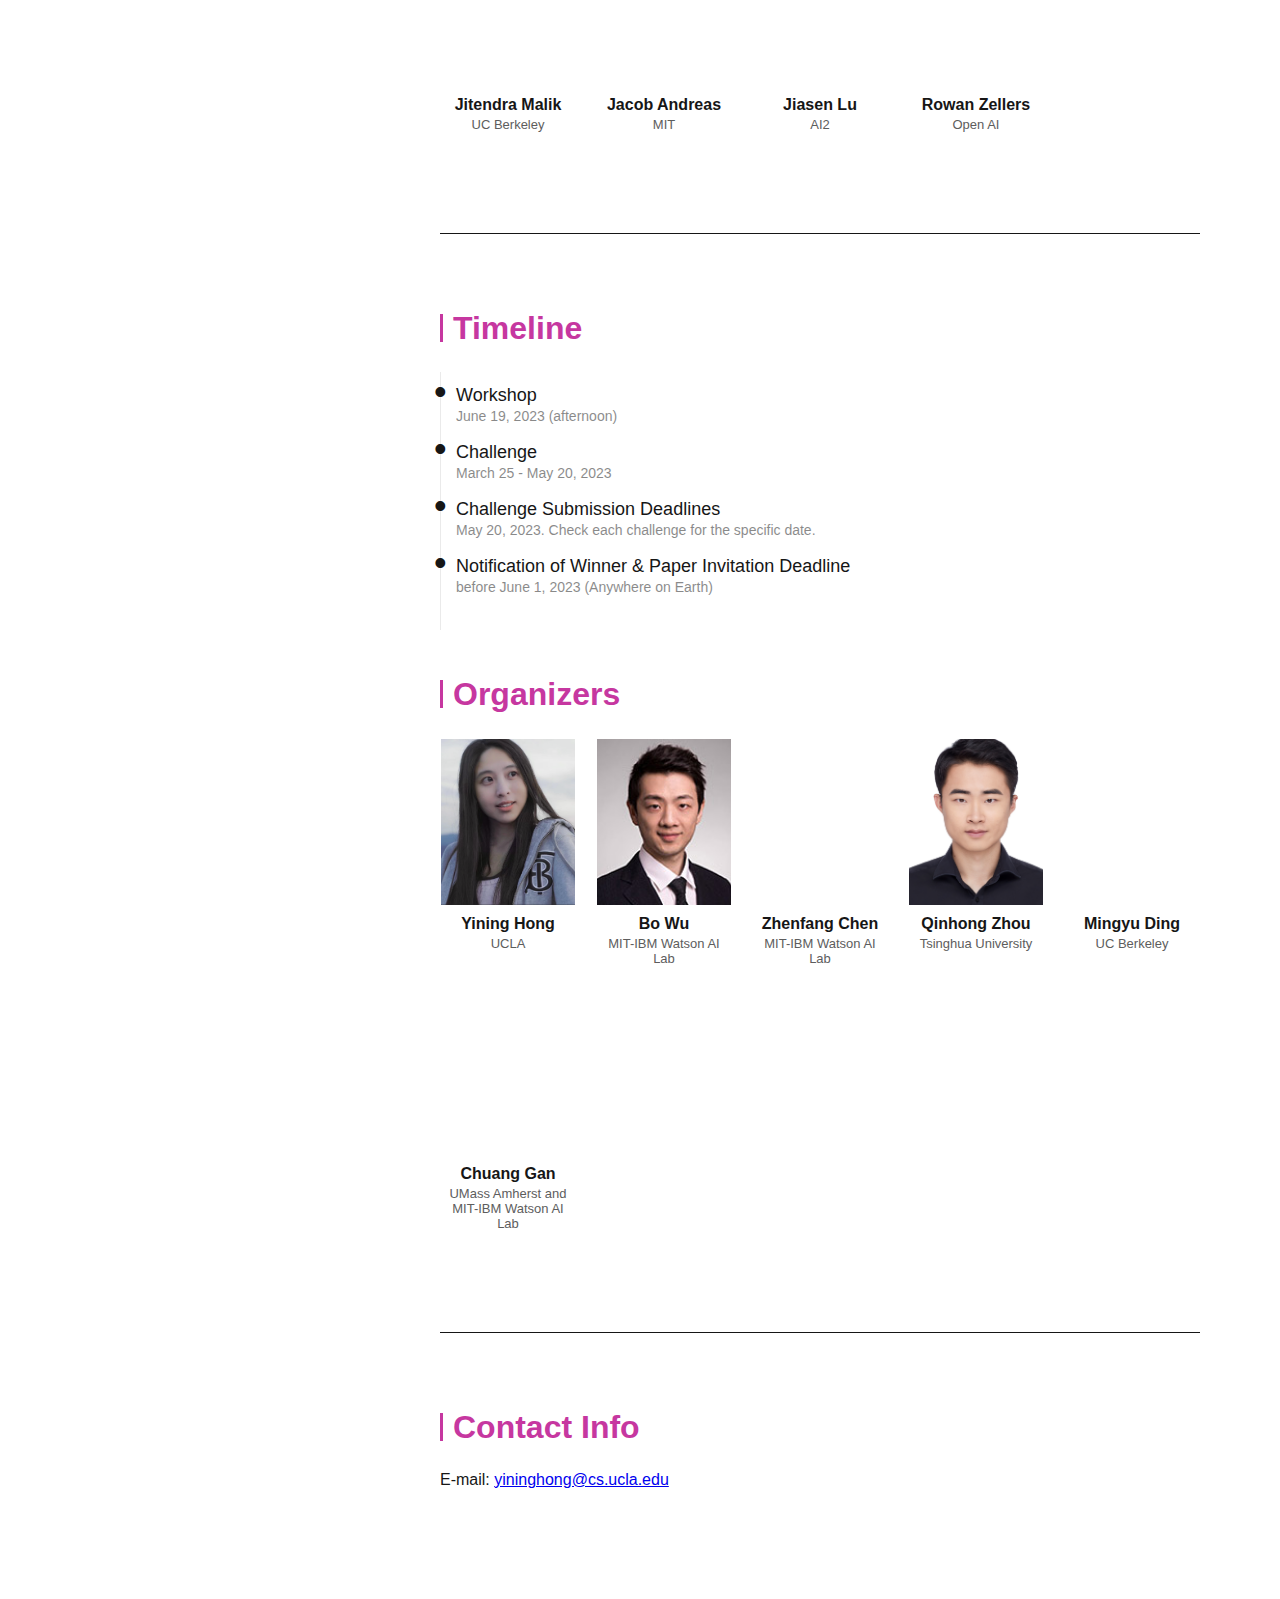
==== commit 28b9a6b2: "Update index.html" ====
--- a/index.html
+++ b/index.html
@@ -4,7 +4,7 @@
 <head>
     <meta charset="utf-8">
     <meta name="viewport" content="width=device-width, initial-scale=1, shrink-to-fit=no">
-    <meta property='og:title' content='CVPR2023 MVCS Workshop. Machine Visual Common Sense: Perception, Prediction, Planning' />
+    <meta property='og:title' content='CVPR2023 MVCS. Machine Visual Common Sense: Perception, Prediction, Planning' />
     <meta property='og:url' content='https://csail.mit.edu/mvcs' />
     <meta property="og:type" content="website" />
 
@@ -27,7 +27,7 @@
     <div id="header">
         <p>The Workshop on</p>
         <h1 class="gradient" style="font-weight: 600;">Machine Visual Common Sense: Perception, Prediction, Planning</h1>
-        <p style="color: #5d5d5d; margin-bottom: 30px;">June 18-22 @<br><b>CVPR 2023<br>Vancouver Canada</b></p>
+        <p style="color: #5d5d5d; margin-bottom: 30px;">June 19 @<br><b>CVPR 2023<br>Vancouver Canada</b></p>
         <div id="menu">
             <ul>
                 <!--
@@ -80,12 +80,12 @@
             <div style="border-color: #540bb3">
                 <h3 style="color: #540bb3;">STAR Challenge</h3>
                 <p style="color: #540bb3;"><a href="http://star.csail.mit.edu/">STAR</a> (accepted by NeurIPS2021). STAR Benchmark is a novel dataset for Situated Reasoning, which provides challenging question-answering tasks, symbolic situation descriptions and logic-grounded diagnosis via real-world video situations. Reasoning in the real world is not divorced from situations. A key challenge is to capture the present knowledge from surrounding situations and reason accordingly. Situated reasoning is a cognitive process where a person uses context and environmental cues to make decisions and solve problems. </p>
-                <p><a class="downloadbtn" target="_blank" href="http://star.csail.mit.edu/#repo">Downlaod Link</a><br><a class="downloadbtn" target="_blank" href="https://eval.ai/web/challenges/challenge-page/1325/leaderboard/3328/Mean">STAR Challenge Evaluation</a></p>
+                <p><a class="downloadbtn" target="_blank" href="http://star.csail.mit.edu/#repo">Download Link</a><br><a class="downloadbtn" target="_blank" href="https://eval.ai/web/challenges/challenge-page/1325/leaderboard/3328/Mean">STAR Challenge Evaluation</a></p>
             </div>
             <div style="border-color: #540bb3">
                 <h3 style="color: #540bb3;">CLEVRER & ComPhy Challenge</h3>
                 <p style="color: #540bb3;"><a href="http://clevrer.csail.mit.edu/">CLEVRER</a> (accepted by ICLR2020) and <a href="https://comphyreasoning.github.io">ComPhy</a> (accepted by ICLR 2022). CLEVRER is a diagnostic video dataset for systematic evaluation of computational models on a wide range of reasoning tasks. Motivated by the theory of human casual judgment, CLEVRER includes four types of question: descriptive (e.g., “what color"), explanatory (”what’s responsible for"), predictive (”what will happen next"), and counterfactual (“what if"). ComPhy takes a step further and requires machines to learn the new compositional visible and hidden physical properties from only a few examples. ComPhy includes three types of questions: factual questions for the composition between visible and hidden physical properties, counterfactual questions on objects’ physical properties like mass and charge, and predictive questions for objects’ future movement.</p>
-                <p><a class="downloadbtn" target="_blank" href="http://clevrer.csail.mit.edu/#Dataset">Downlaod Link (CLEVRER)</a><br><a class="downloadbtn" target="_blank" href="https://comphyreasoning.github.io/#dataset">Downlaod Link (ComPhy)</a><br><a class="downloadbtn" target="_blank" href="https://eval.ai/web/challenges/challenge-page/667/overview">Evaluation Server (CLEVRER)</a><br><a class="downloadbtn" target="_blank" href="https://eval.ai/web/challenges/challenge-page/1770/overview">Evaluation Server (ComPhy)</a></p>
+                <p><a class="downloadbtn" target="_blank" href="http://clevrer.csail.mit.edu/#Dataset">Download Link (CLEVRER)</a><br><a class="downloadbtn" target="_blank" href="https://comphyreasoning.github.io/#dataset">Download Link (ComPhy)</a><br><a class="downloadbtn" target="_blank" href="https://eval.ai/web/challenges/challenge-page/667/overview">Evaluation Server (CLEVRER)</a><br><a class="downloadbtn" target="_blank" href="https://eval.ai/web/challenges/challenge-page/1770/overview">Evaluation Server (ComPhy)</a></p>
             </div>
         </div>
         
@@ -100,6 +100,13 @@
                 </a>
             </div>
             <div>
+                <a href="https://www.mit.edu/~jda/" target="_blank">
+                    <div style="background-image: url('https://www.mit.edu/~jda/figs/head_small.jpg')"></div>
+                    <p>Jacob Andreas</p>
+                    <label>MIT</label>
+                </a>
+            </div>
+            <div>
                 <a href="https://jiasenlu.github.io/" target="_blank">
                     <div style="background-image: url('https://jiasenlu.github.io/images/profile.jpeg')"></div>
                     <p>Jiasen Lu</p>
@@ -139,11 +146,11 @@
         <ul class="timeline">
             <li>
                 <p>Workshop</p>
-                <label>June 18-22, 2023 (depend on the CVPR schedule)</label>
+                <label>June 19, 2023 (afternoon)</label>
             </li>
             <li>
                 <p>Challenge</p>
-                <label>March 25 - May 20, 2023 (depend on the CVPR schedule)</label>
+                <label>March 25 - May 20, 2023</label>
             </li>
             <li>
                 <p>Challenge Submission Deadlines</p>
@@ -192,7 +199,7 @@
                 </a>
             </div>
             <div>
-                <a href="https://www.tshu.io/" target="_blank">
+                <a href="https://dingmyu.github.io" target="_blank">
                     <div style="background-image: url('./data/mingyu.png')"></div>
                     <p>Mingyu Ding</p>
                     <label>UC Berkeley</label>
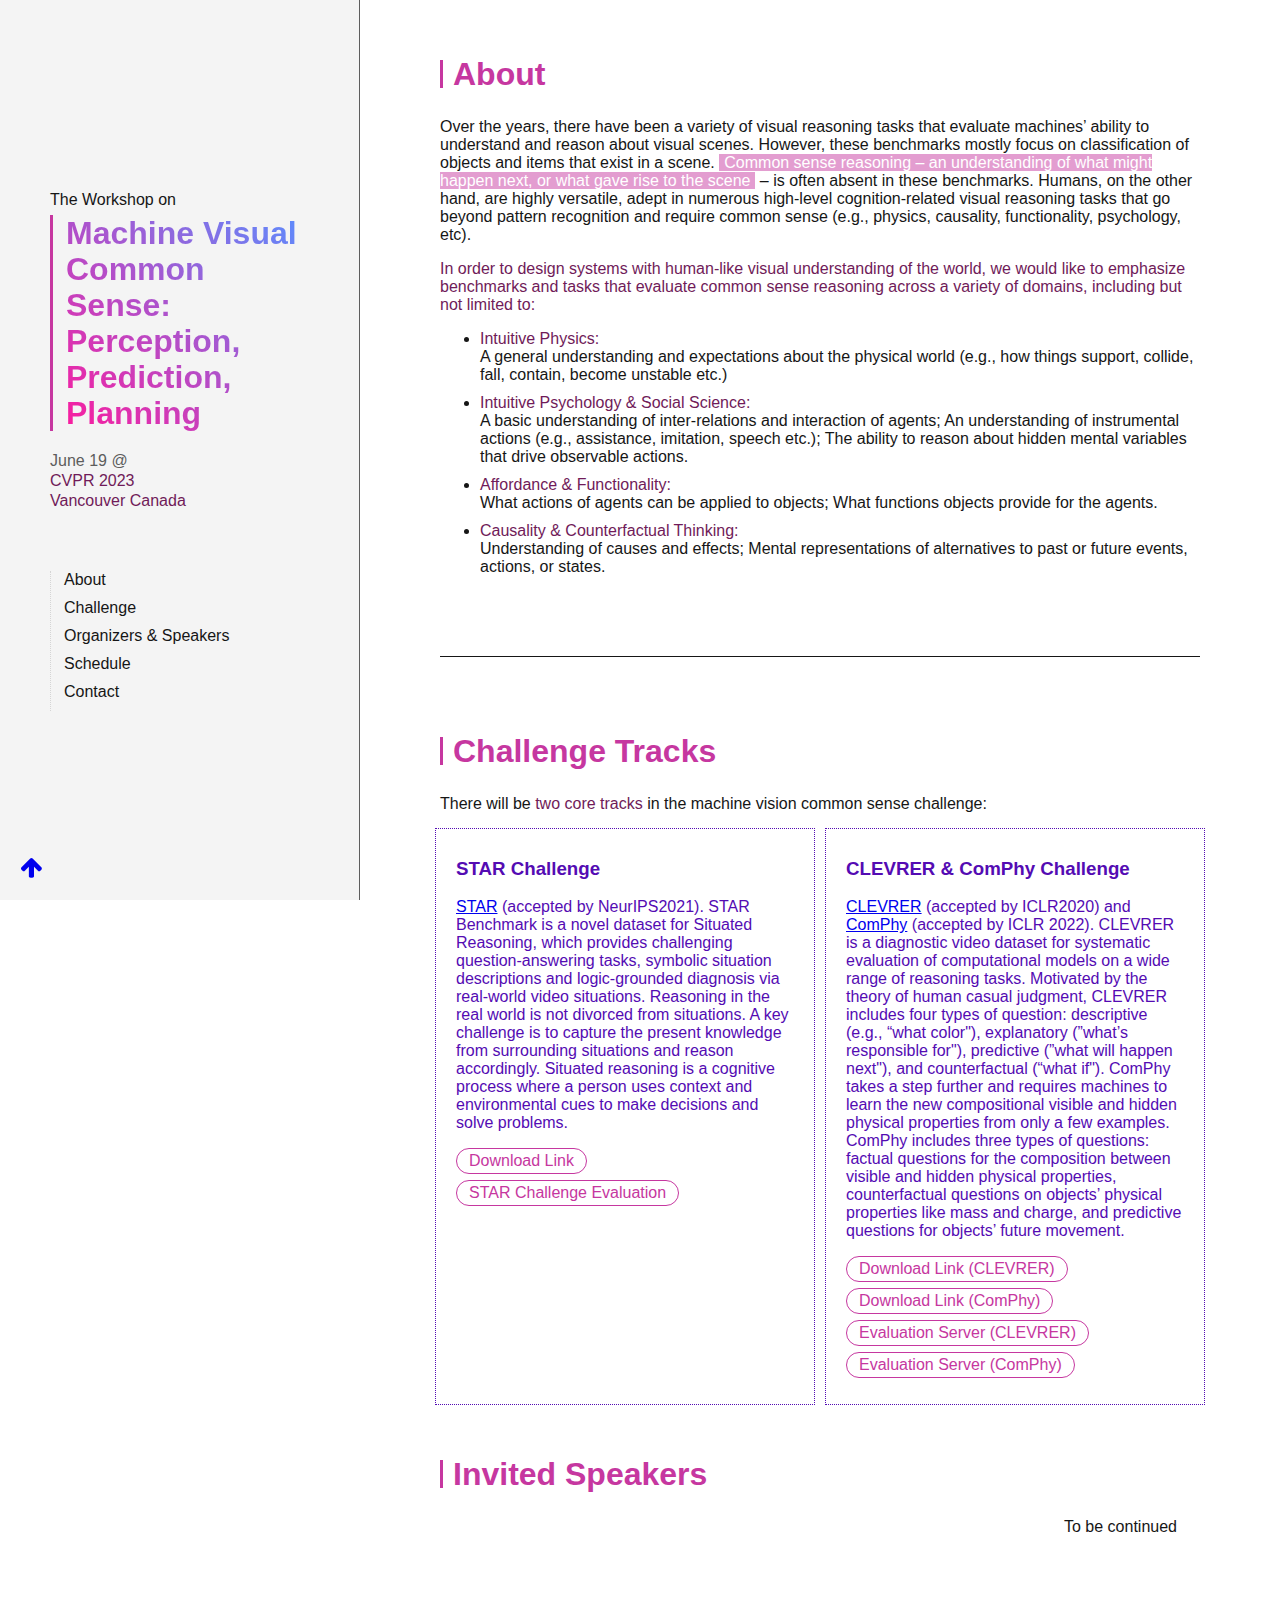
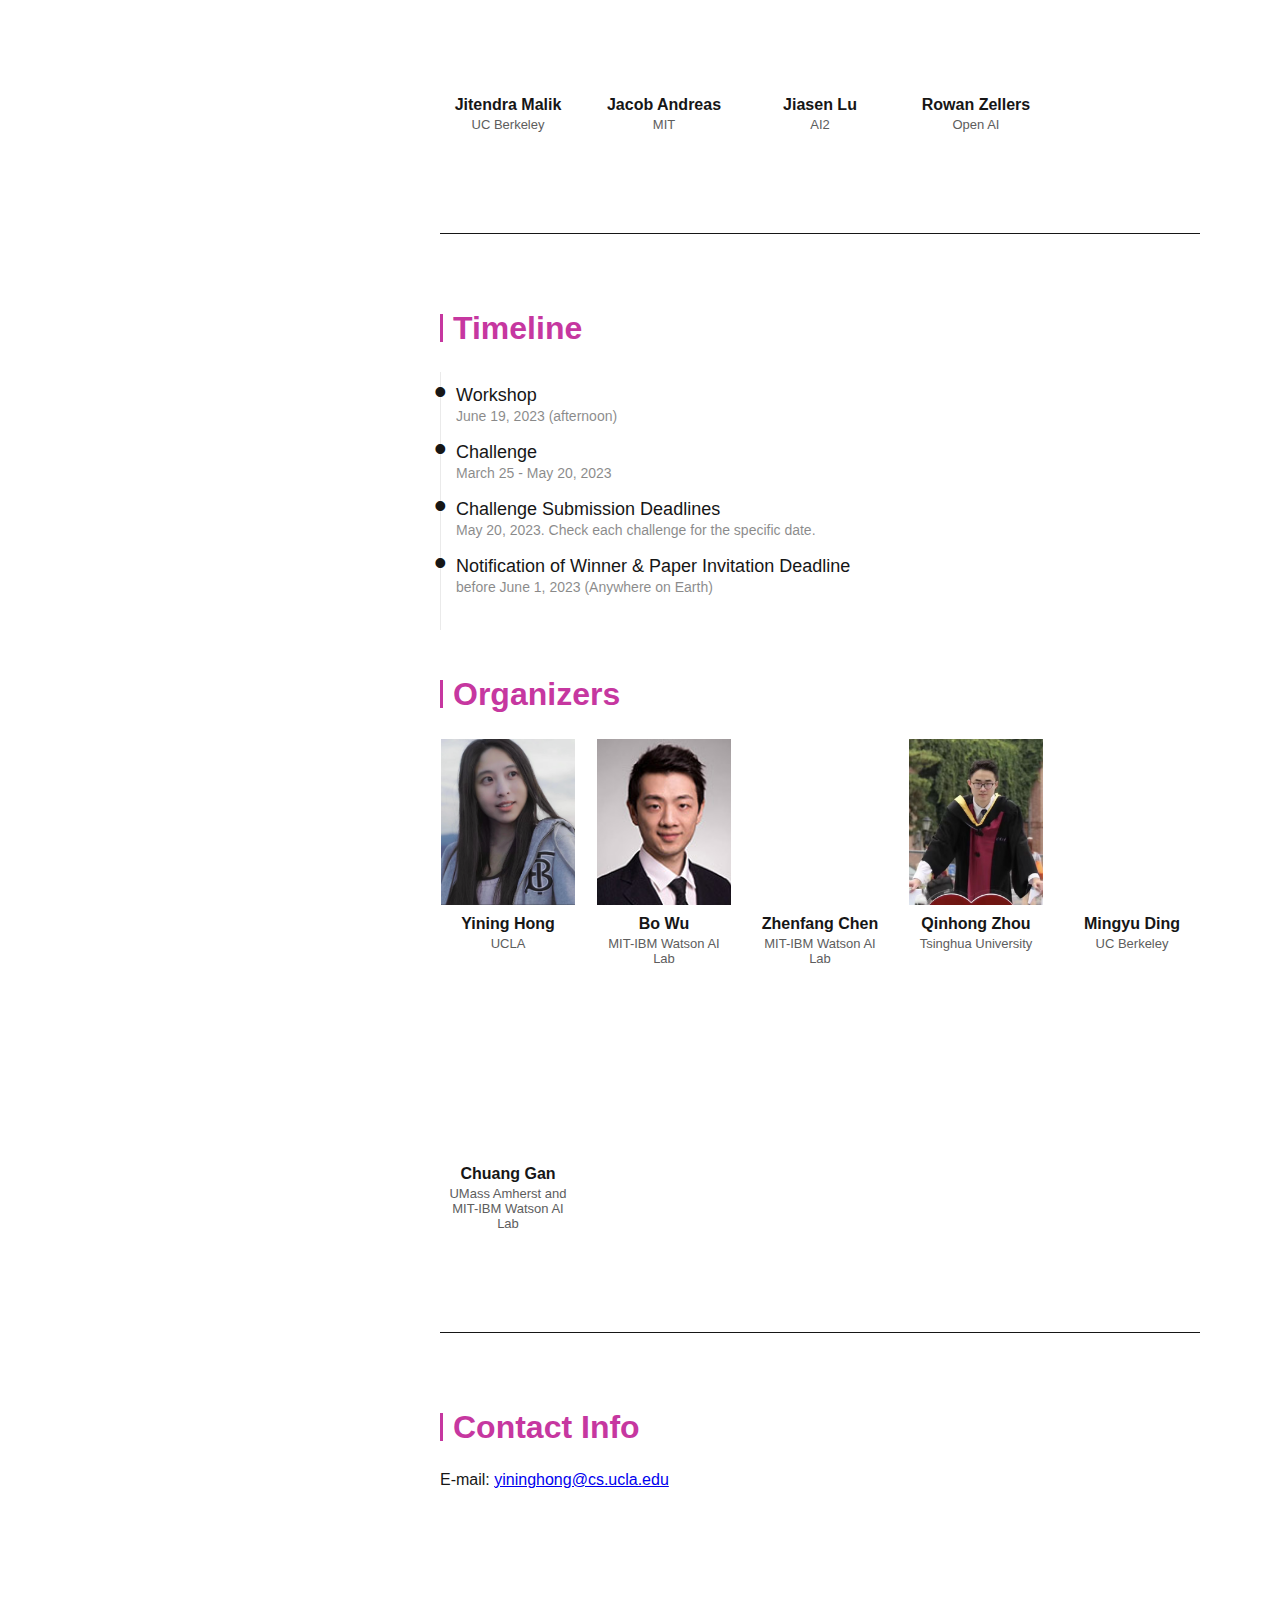
==== commit 55672721: "update schedule" ====
--- a/index.html
+++ b/index.html
@@ -99,6 +99,13 @@
                     <label>UC Berkeley</label>
                 </a>
             </div>
+            <!-- <div>
+                <a href="https://www.mit.edu/~jda/" target="_blank">
+                    <div style="background-image: url('https://www2.eecs.berkeley.edu/Faculty/Photos/Fullsize/darrell.jpg')"></div>
+                    <p>Trevor Darrell</p>
+                    <label>UC Berkeley</label>
+                </a>
+            </div> -->
             <div>
                 <a href="https://www.mit.edu/~jda/" target="_blank">
                     <div style="background-image: url('https://www.mit.edu/~jda/figs/head_small.jpg')"></div>
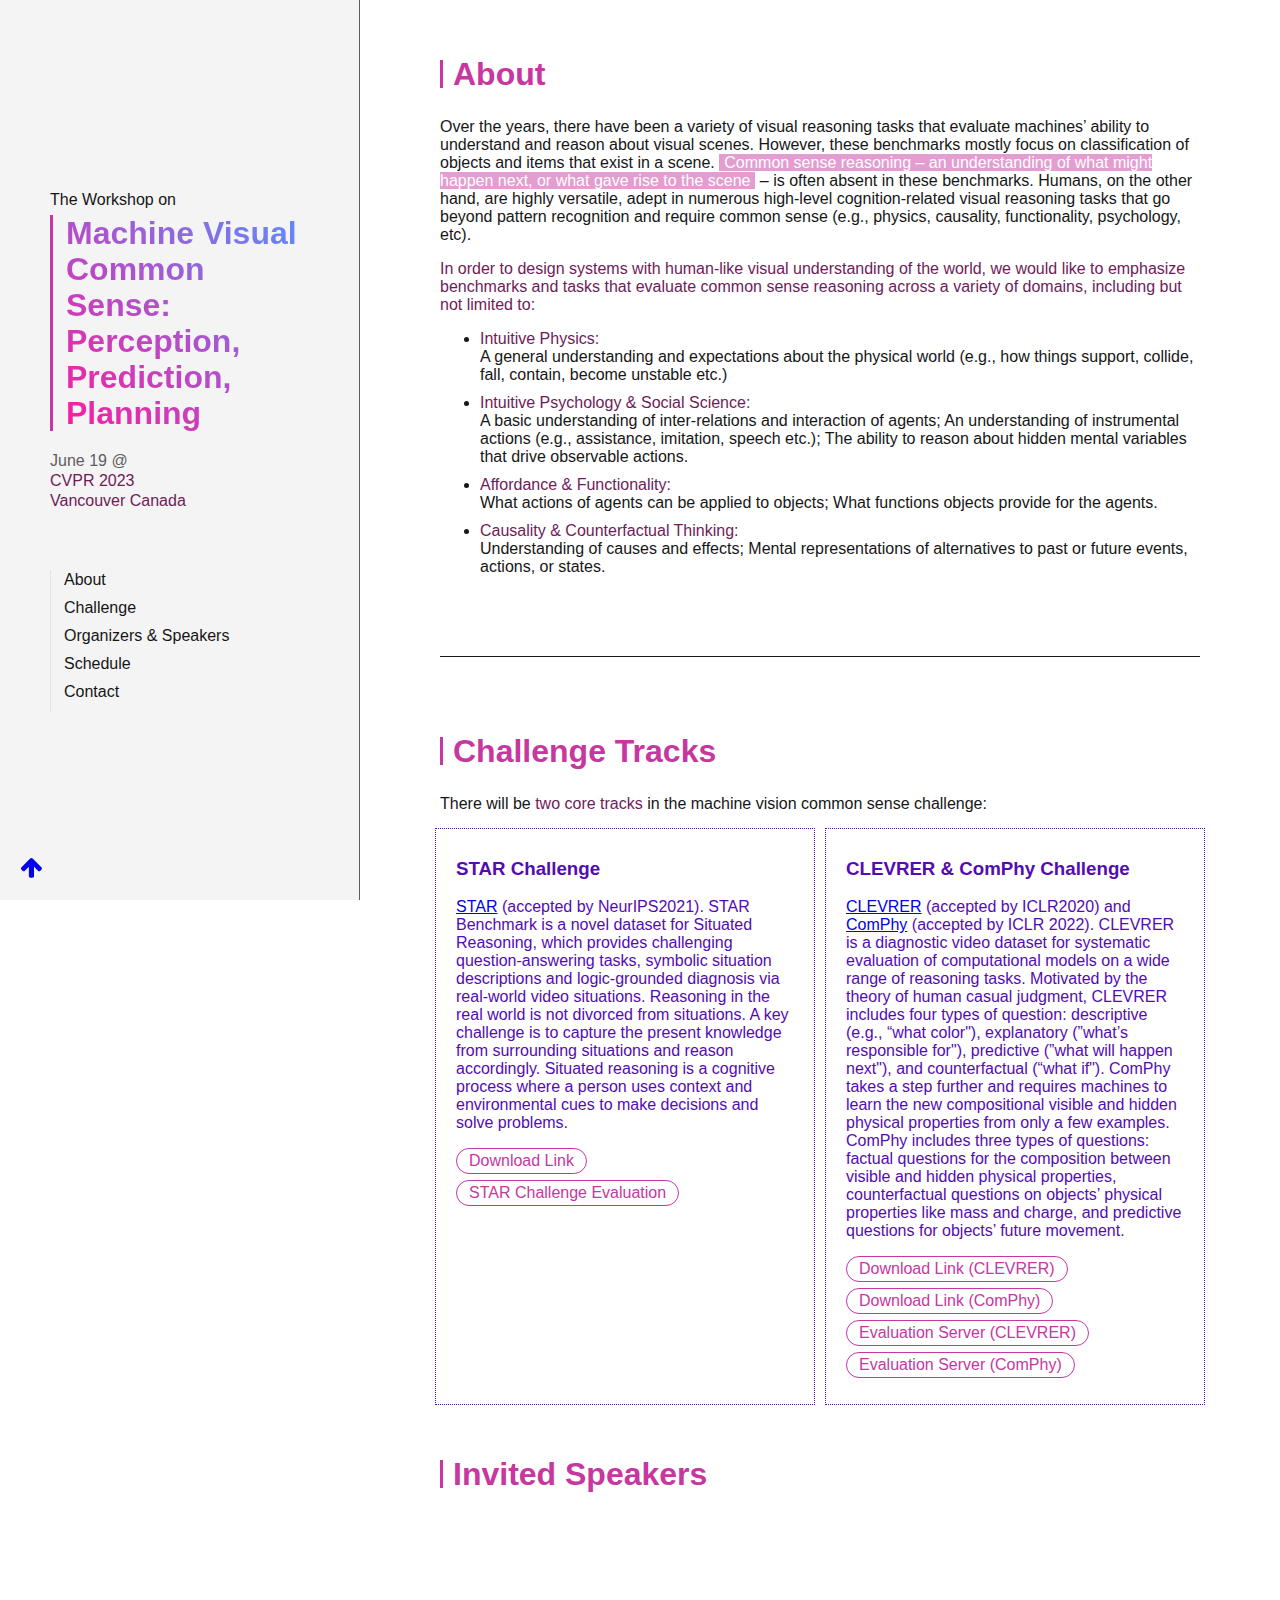
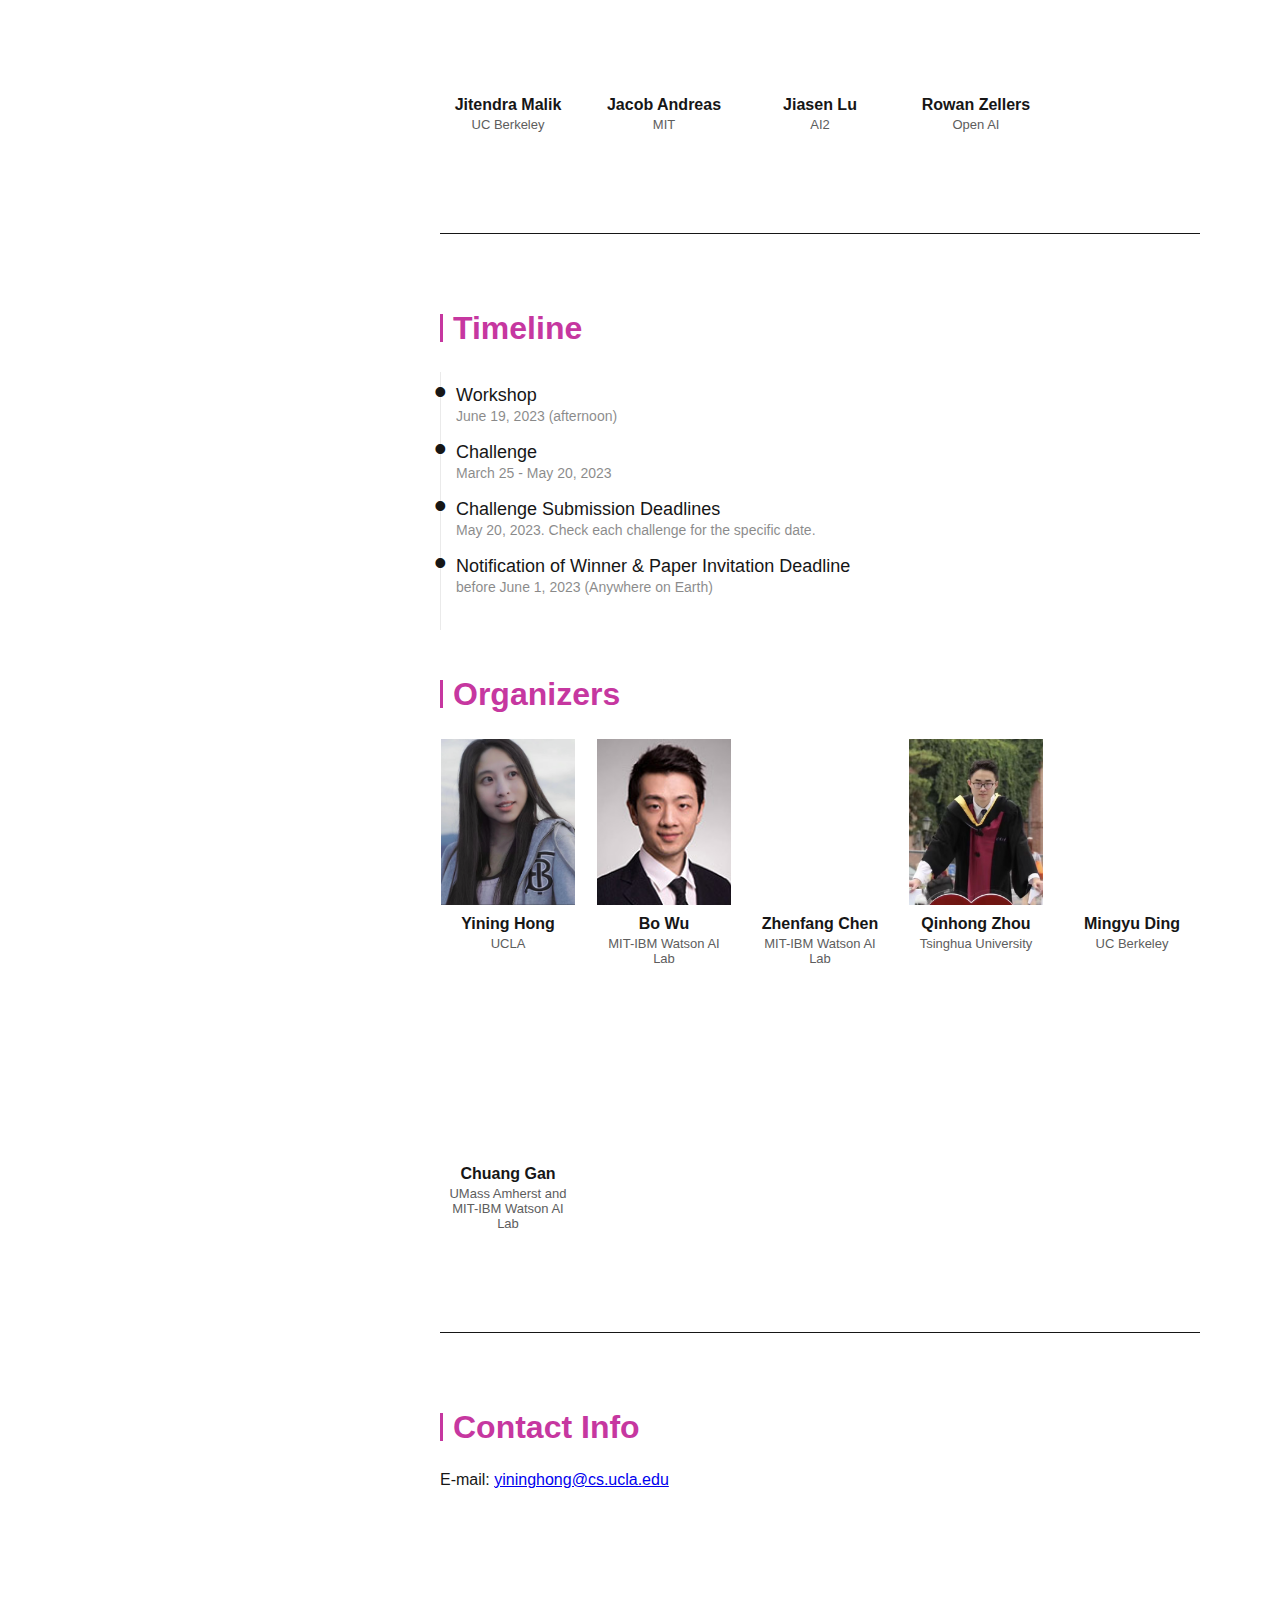
==== commit 3ef3a790: "Update index.html" ====
--- a/index.html
+++ b/index.html
@@ -127,8 +127,9 @@
                     <label>Open AI</label>
                 </a>
             </div>
-            <a>To be continued</a>
+            
             <!-- 
+<a>To be continued</a>
             <div>
                 <a href="https://jiajunwu.com" target="_blank">
                     <div style="background-image: url('./data/Jiajun.jpeg')"></div>
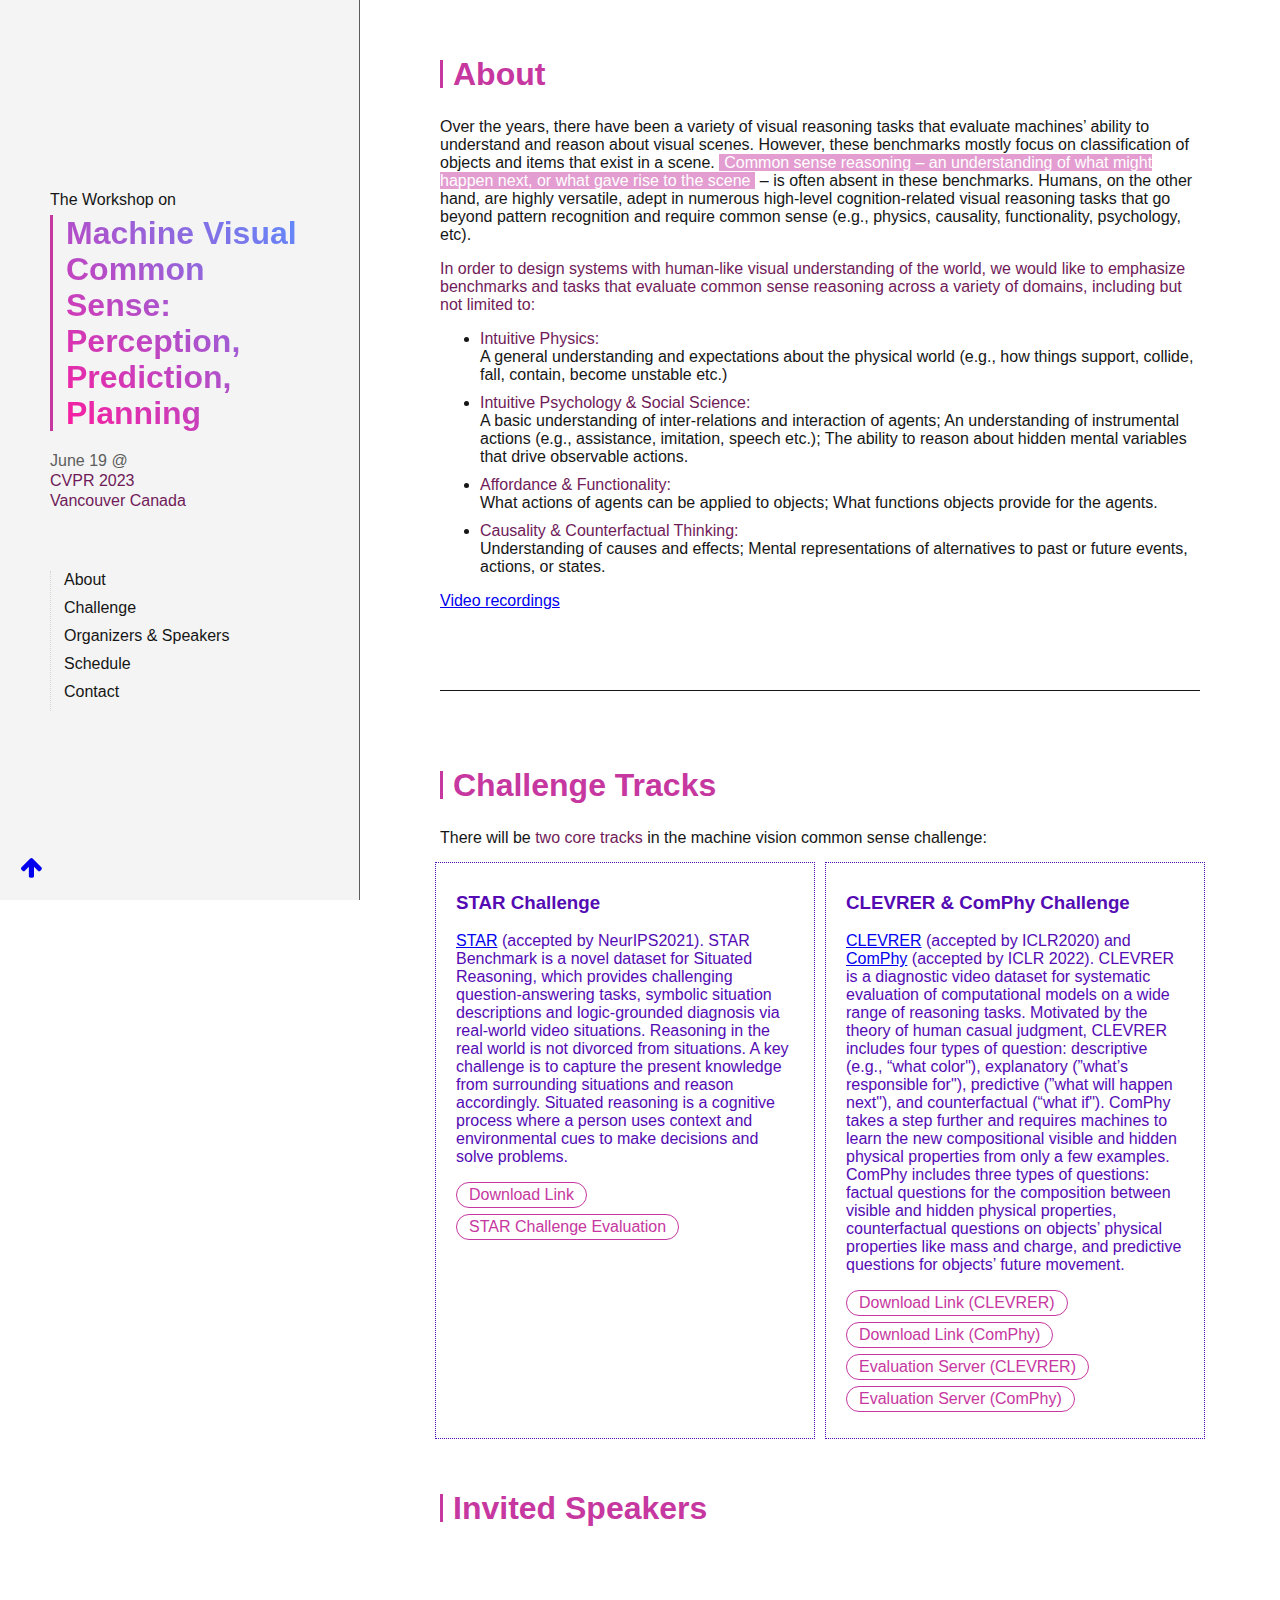
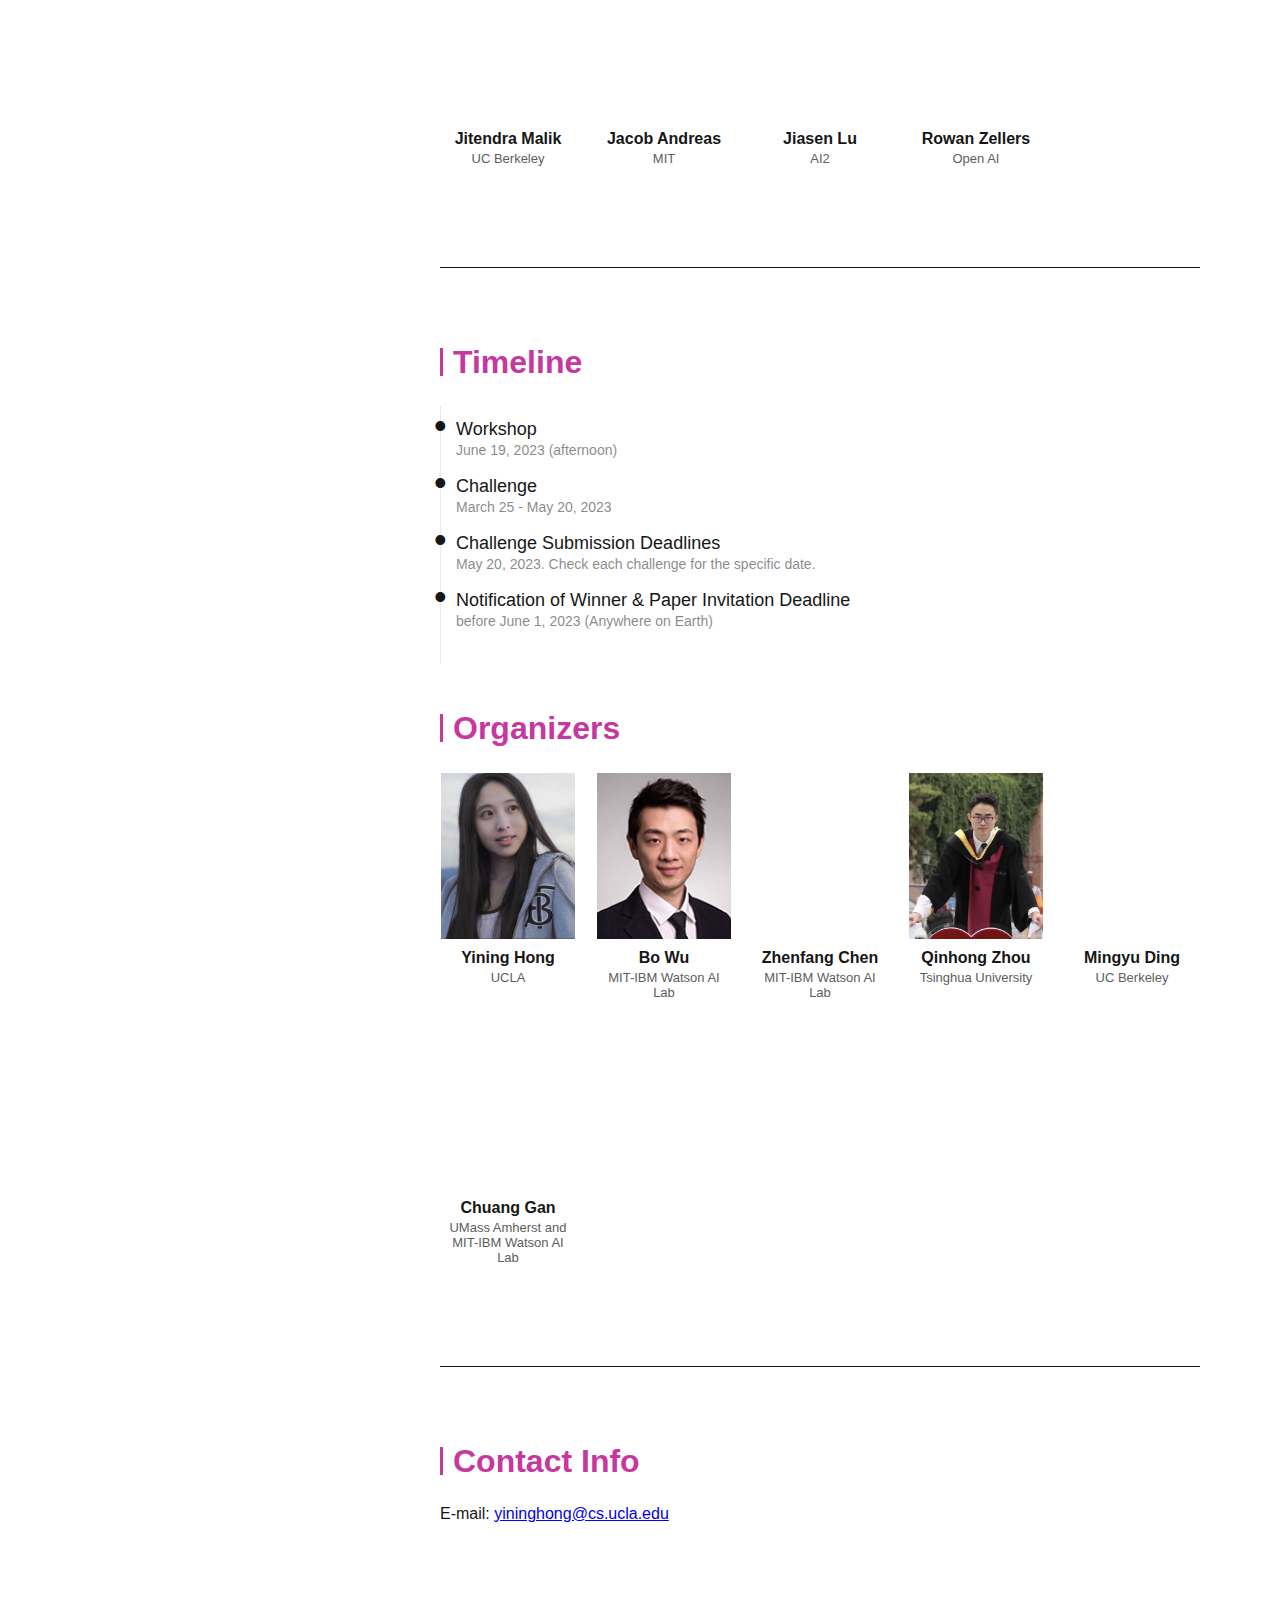
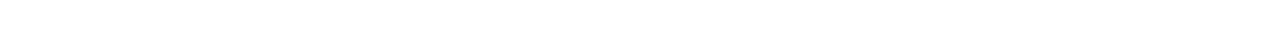
==== commit 2362f7b5: "upload video recordings" ====
--- a/index.html
+++ b/index.html
@@ -59,6 +59,7 @@
             <li><b>Affordance & Functionality:</b><br>What actions of agents can be applied to objects; What functions objects provide for the agents.</li>
             <li><b>Causality & Counterfactual Thinking:</b><br>Understanding of causes and effects; Mental representations of alternatives to past or future events, actions, or states.</li>
         </ul>
+        <p><b><a href="https://www.youtube.com/watch?v=5XBrWnko-lM">Video recordings</a></b></p>
         
         <hr>
         
